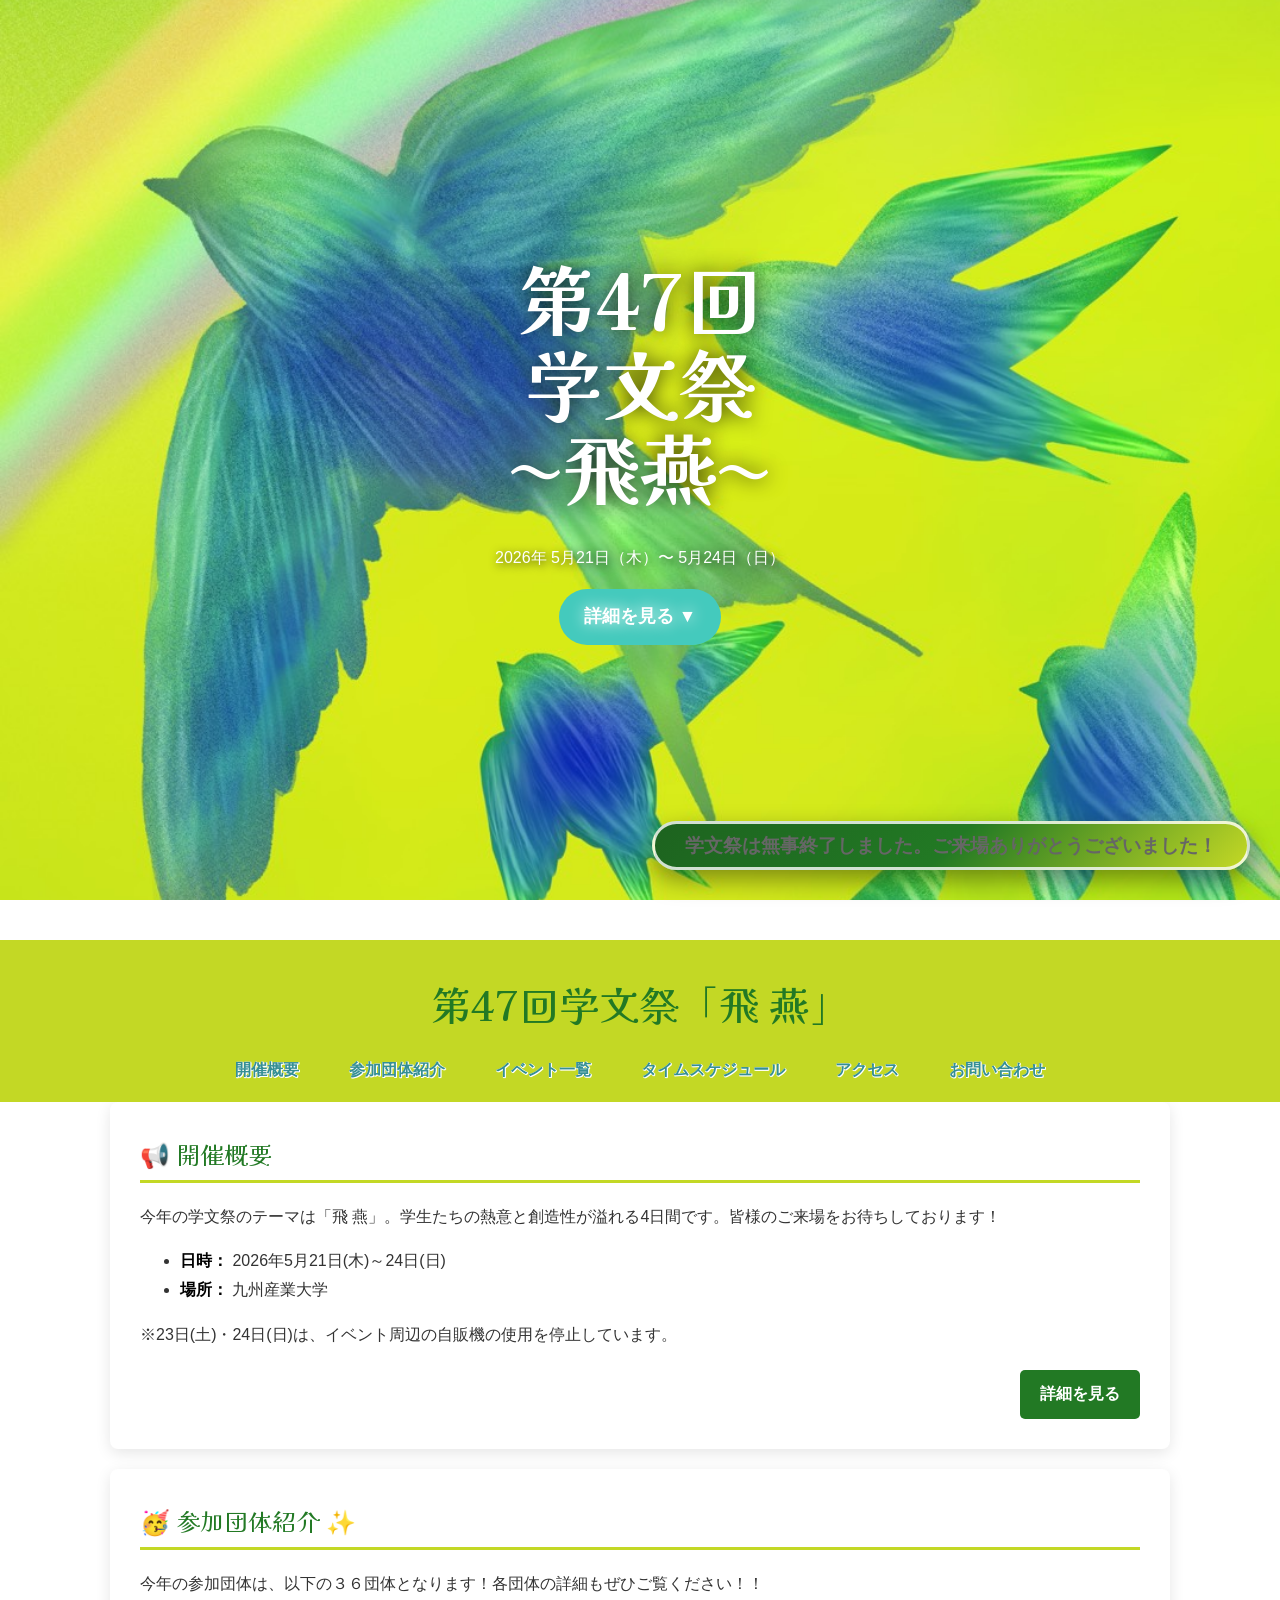
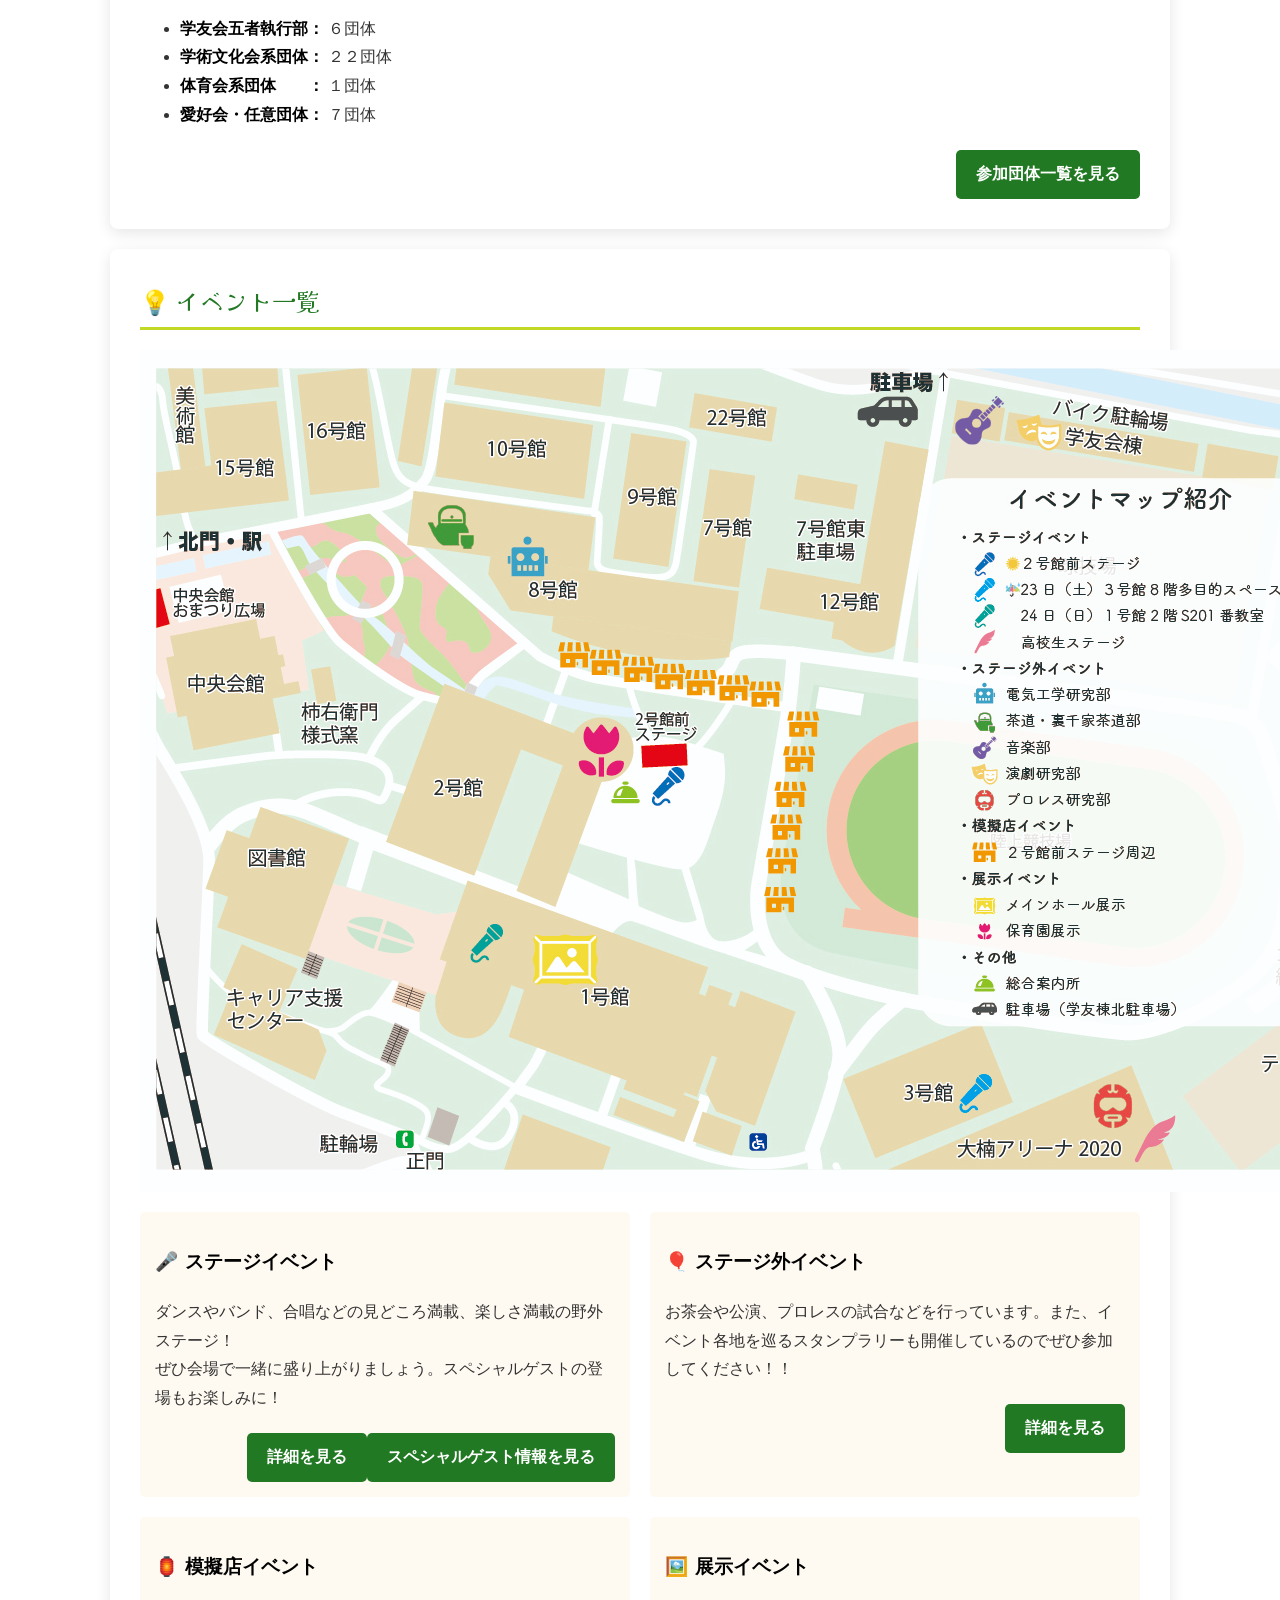
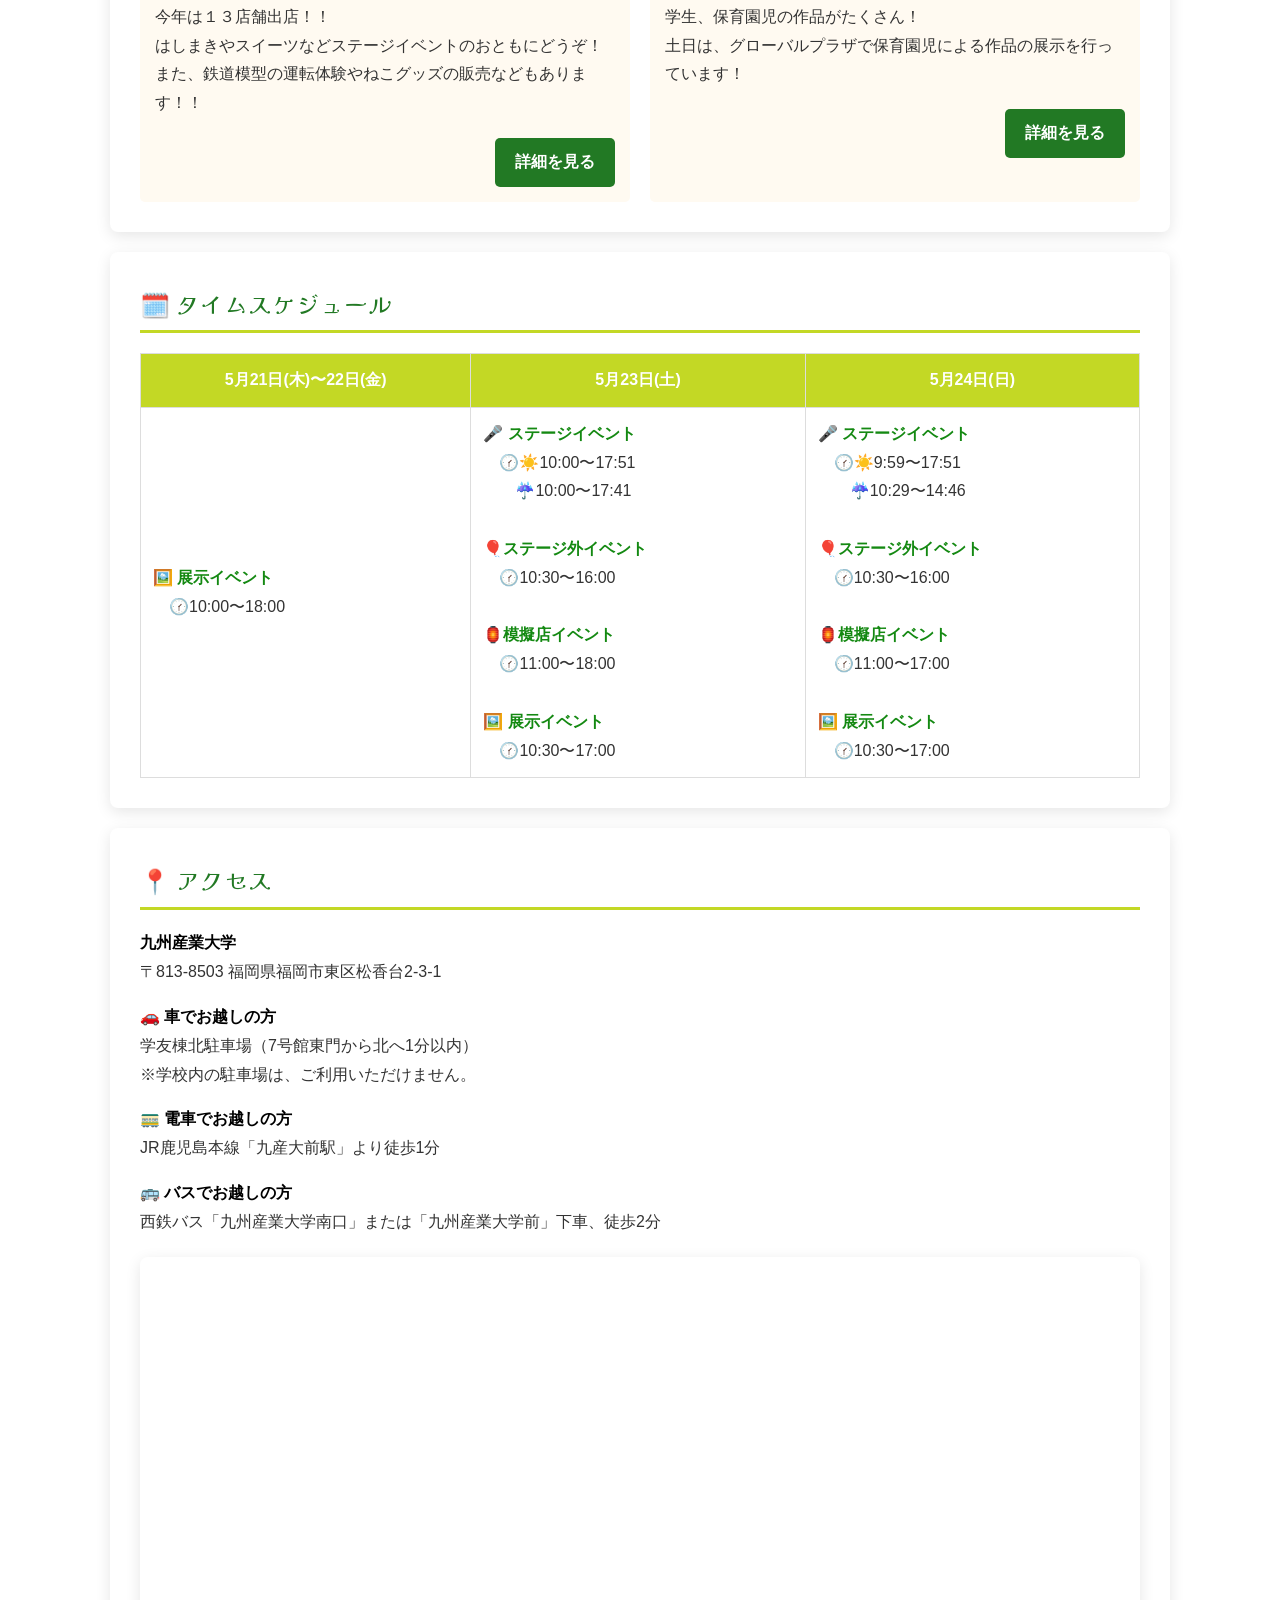
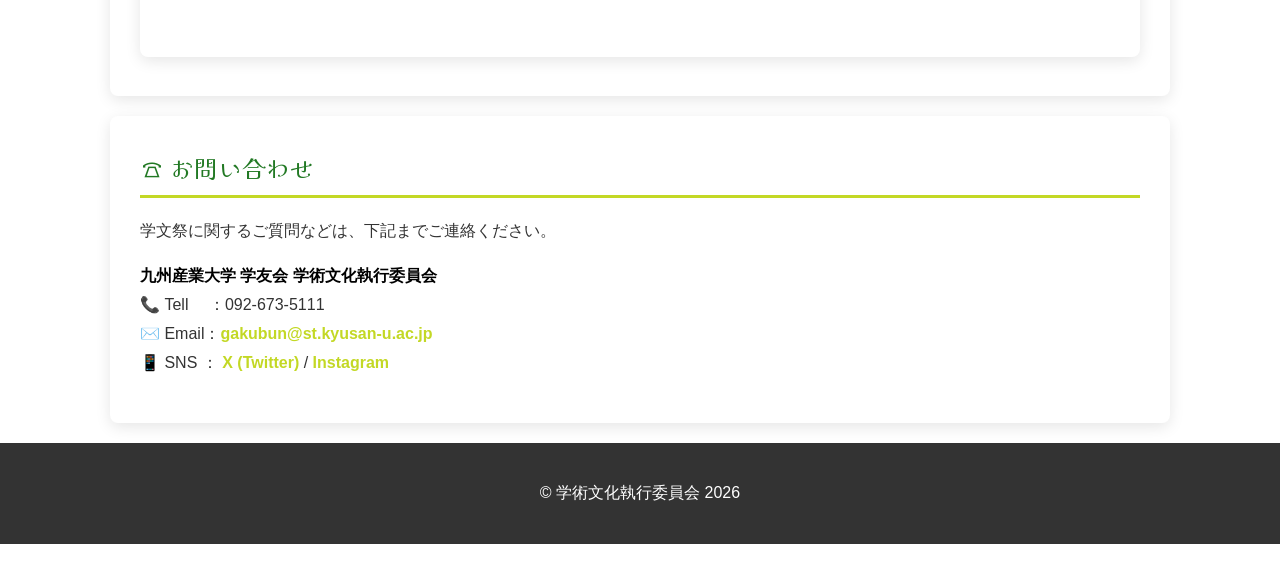
==== index.html @ 77c20df1 "Update index.html" ====
<!DOCTYPE html>
<html lang="ja">
<head>
<link rel="preconnect" href="https://fonts.googleapis.com">
<link rel="preconnect" href="https://fonts.gstatic.com" crossorigin>
<link href="https://fonts.googleapis.com/css2?family=Kaisei+Decol:wght@400;500&display=swap" rel="stylesheet">
    <meta property="og:site_name" content="学術文化執行委員会 学文祭 2026">
    <meta charset="UTF-8">
    <meta name="viewport" content="width=device-width, initial-scale=1.0">
    <title>九州産業大学 学文祭 2026</title>
    <meta name="description" content="2026年度九州産業大学学文祭の公式サイトです。ステージ・ステージ外・模擬店・展示イベントの詳細スケジュールを公開中！皆さんのご来場をお待ちしています。">
    <meta name="keywords" content="九州産業大学,学文祭,九産大,学祭,福岡,イベント,飛燕,学術文化執行委員会,学文,2026,第47回,HP,ホームページ">
    <link rel="stylesheet" href="style.css"> 
    <link rel="icon" href="icon.ico">
    <link rel="apple-touch-icon" href="icon.png">
    <meta name="google-site-verification" content="OtwFNDW6zGph0xyRJsWXD5H4r-u2biD6rYfW7Xai_YI" />
</head>
<body>
    <div class="fixed-background"></div>

    <div class="hero-section">
        <div class="hero-overlay">
            <h1 class="title">第47回<br>学文祭<br>〜飛燕〜</h1>
            <p>2026年 5月21日（木）〜 5月24日（日）</p>
            <a href="#about" class="scroll-down-btn">詳細を見る ▼</a>
        </div>
    </div>
    <div class="hero-overlay">
    </div>

    <div class="content-section">
    
    <header>
    <h1>第47回学文祭「飛 燕」</h1>
       <nav>
    <ul>
        <li><a href="#about">開催概要</a></li>
        <li><a href="#circles">参加団体紹介</a></li> 
        <li><a href="#events">イベント一覧</a></li>
        <li><a href="#timetable">タイムスケジュール</a></li>
        <li><a href="#access">アクセス</a></li>
        <li><a href="#contact">お問い合わせ</a></li>
    </ul>
</nav>
    </header>

    <main>

        <div class="countdown-fixed-badge">
            <span id="countdown-status">
                学文祭まであと <span id="countdown-days">--</span> 日
            </span>
        </div>

        <section id="about">
            <h2>📢 開催概要</h2>
            <p>今年の学文祭のテーマは「飛 燕」。学生たちの熱意と創造性が溢れる4日間です。皆様のご来場をお待ちしております！</p>
            <ul>
                <li><strong>日時：</strong> 2026年5月21日(木)～24日(日) </li>
                <li><strong>場所：</strong> 九州産業大学 </li>
            </ul>
            <p>
                ※23日(土)・24日(日)は、イベント周辺の自販機の使用を停止しています。
            </p>
            <div class="button-container">
                <a href="kaisaigaiyou.html" class="custom-button">詳細を見る</a>
            </div>
        </section>
        
        <section id="circles">
            <h2>🥳 参加団体紹介 ✨</h2>
            <p>今年の参加団体は、以下の３６団体となります！各団体の詳細もぜひご覧ください！！
                <ul>
                    <li><strong>学友会五者執行部：</strong> ６団体 </li>
                    <li><strong>学術文化会系団体：</strong> ２２団体 </li>
                    <li><strong>体育会系団体　　：</strong> １団体 </li>
                    <li><strong>愛好会・任意団体：</strong> ７団体 </li>
                </ul>
            </p>
            <div class="button-container">
                <a href="circles.html" class="custom-button">参加団体一覧を見る</a>
            </div>
        </section>

        <section id="events">
            <h2>💡 イベント一覧</h2>
            <div class="event-list">
                <img src="地図面アイコン.jpg" alt="全体マップ" class="committee-photo">
                <article>
                    <h3><strong>🎤 ステージイベント</strong> </h3>
                    <p>ダンスやバンド、合唱などの見どころ満載、楽しさ満載の野外ステージ！<br>ぜひ会場で一緒に盛り上がりましょう。スペシャルゲストの登場もお楽しみに！</p>
                    <div class="button-container">
                        <a href="stage.html" class="custom-button">詳細を見る</a><a href="specialguest.html" class="custom-button">スペシャルゲスト情報を見る</a>
                    </div>
                </article>
                <article>
                    <h3><strong>🎈 ステージ外イベント</strong> </h3>
                    <p>お茶会や公演、プロレスの試合などを行っています。また、イベント各地を巡るスタンプラリーも開催しているのでぜひ参加してください！！</p>
                    <div class="button-container">
                        <a href="stageout.html" class="custom-button">詳細を見る</a>
                    </div>
                </article>
                <article>
                    <h3><strong>🏮 模擬店イベント</strong> </h3>
                    <p>今年は１３店舗出店！！<br>はしまきやスイーツなどステージイベントのおともにどうぞ！また、鉄道模型の運転体験やねこグッズの販売などもあります！！</p>
                    <div class="button-container">
                        <a href="shops.html" class="custom-button">詳細を見る</a>
                    </div>
                </article>
                <article>
                    <h3><strong>🖼️ 展示イベント</strong> </h3>
                    <p>学生、保育園児の作品がたくさん！<br>土日は、グローバルプラザで保育園児による作品の展示を行っています！</p>
                    <div class="button-container">
                        <a href="exhibition.html" class="custom-button">詳細を見る</a>
                    </div>
                </article>
            </div>
        </section>
        
        <section id="timetable">
            <h2>🗓️ タイムスケジュール</h2>
            <table>
                 <thead>
                     <tr>
                        <th>5月21日(木)〜22日(金)</th>
                        <th>5月23日(土)</th>
                        <th>5月24日(日)</th>
                    </tr>
                </thead>
                <tbody>
                    <tr>
                        <td>
                            <!-- 展示イベントへのリンク -->
                            <a href="exhibition.html#schedule"><strong>🖼️ 展示イベント</strong></a><br>&emsp;🕜10:00〜18:00
                        </td>
                         <td>
                            <!-- ステージ、ステージ外、模擬店への各リンク -->
                            <a href="stage.html#schedule1"><strong>🎤 ステージイベント</strong></a><br>&emsp;🕜☀️10:00〜17:51<br>&emsp;&emsp;☔️10:00〜17:41<br><br>
                            <a href="stageout.html#schedule"><strong>🎈ステージ外イベント</strong></a><br>&emsp;🕜10:30〜16:00<br><br>
                            <a href="shops.html#schedule"><strong>🏮模擬店イベント</strong></a><br>&emsp;🕜11:00〜18:00<br><br>
                            <a href="exhibition.html#schedule"><strong>🖼️ 展示イベント</strong></a><br>&emsp;🕜10:30〜17:00
                        </td>
                        <td>
                            <!-- ステージイベントへのリンク -->
                            <a href="stage.html#schedule2"><strong>🎤 ステージイベント</strong></a><br>&emsp;🕜☀️9:59〜17:51<br>&emsp;&emsp;☔️10:29〜14:46<br><br>
                            <a href="stageout.html#schedule"><strong>🎈ステージ外イベント</strong></a><br>&emsp;🕜10:30〜16:00<br><br>
                            <a href="shops.html#schedule"><strong>🏮模擬店イベント</strong></a><br>&emsp;🕜11:00〜17:00<br><br>
                            <a href="exhibition.html#schedule"><strong>🖼️ 展示イベント</strong></a><br>&emsp;🕜10:30〜17:00
                        </td>
                    </tr>
                </tbody>
            </table>
        </section>
        
        <section id="access">
            <h2>📍 アクセス</h2>
            <p><strong>九州産業大学</strong><br>
            〒813-8503 福岡県福岡市東区松香台2-3-1</p>
            
            <div class="access-info">
                <p>🚗 <strong>車でお越しの方</strong><br>
                学友棟北駐車場（7号館東門から北へ1分以内）<br>
                ※学校内の駐車場は、ご利用いただけません。</p>
                
                <p>🚃 <strong>電車でお越しの方</strong><br>
                JR鹿児島本線「九産大前駅」より徒歩1分</p>
                
                <p>🚌 <strong>バスでお越しの方</strong><br>
                西鉄バス「九州産業大学南口」または「九州産業大学前」下車、徒歩2分</p>
            </div>

           <div class="map-container" style="margin-top: 20px;">
             <iframe 
                 src="https://www.google.com/maps/embed?pb=!1m18!1m12!1m3!1d3320.9161471378396!2d130.43916967652796!3d33.67232253735165!2m3!1f0!2f0!3f0!3m2!1i1024!2i768!4f13.1!3m3!1m2!1s0x35418f32335ca2c3%3A0xddc7b05c34d5e30b!2z5Lmd5bee55Sj5qWt5aSn5a2m!5e0!3m2!1sja!2sjp!4v1713430000000!5m2!1sja!2sjp" 
                 width="100%" 
                 height="400" 
                 style="border:0; border-radius: 8px; box-shadow: 0 4px 15px rgba(0,0,0,0.1);" 
                 allowfullscreen="" 
                 loading="lazy" 
                 referrerpolicy="no-referrer-when-downgrade">
             </iframe>
           </div>
        </section>

        <section id="contact">
            <h2>☎️ お問い合わせ</h2>
            <p>学文祭に関するご質問などは、下記までご連絡ください。</p>
            <p>
                <strong>九州産業大学 学友会 学術文化執行委員会</strong><br>
                📞 Tell　 ：092-673-5111<br>
                ✉️ Email：<a href="mailto:gakubun@st.kyusan-u.ac.jp">gakubun@st.kyusan-u.ac.jp</a><br>
                📱 SNS  ： <a href="https://x.com/KSU_gakubun">X (Twitter)</a> / <a href="https://www.instagram.com/ksu_gakubun/">Instagram</a>
            </p>
        </section>

    </main>

    <footer>
        <p>&copy; 学術文化執行委員会 2026</p>
    </footer>


    </div>

    <script>
    function updateCountdown() {
        const now = new Date();
    
        // 開始日: 5月21日 00:00:00
        const startDate = new Date('2026/05/21 00:00:00');
        // 終了日: 5月24日 23:59:59 (この時間まで「開催中」とする)
        const endDate = new Date('2026/05/24 23:59:59');
    
        const statusWrapper = document.getElementById('countdown-status');
        const daysElement = document.getElementById('countdown-days');

        if (now < startDate) {
            // 【開催前】あと何日か計算
            // 5/21 00:00ちょうどを基準に、端数を切り上げて計算
            const diff = startDate - now;
            const days = Math.ceil(diff / (1000 * 60 * 60 * 24));
            daysElement.textContent = days;
        } 
        else if (now >= startDate && now <= endDate) {
            // 【期間中】5/21〜5/24の間
            statusWrapper.innerHTML = " <strong class='active-flash'>✨ 学文祭 本日開催中！ ✨</strong> ";
            statusWrapper.style.color = "#227924"; // 開催中は緑色にするなどの演出
        }  
        else {
            // 【終了後】5/25以降
            statusWrapper.textContent = "学文祭は無事終了しました。ご来場ありがとうございました！";
            statusWrapper.style.color = "#666";
        }
    }

    // ページを読み込んだ時に実行
    updateCountdown();
    </script>
    
</body>
---- style.css ----
html {
    /* スムーズにスクロールさせる設定（お好みで） */
    scroll-behavior: smooth;

    /* ★ここが重要：ヘッダーの高さに合わせて数値を調整してください */
    /* ヘッダーが狭くなったのであれば、60px〜80pxくらいが目安です */
    scroll-padding-top: 180px; 
}

/* --- 1. 背景固定の設定（スマホ対応版） --- */
/* 背景専用のレイヤーを背面に固定します */
.fixed-background {
    position: fixed;
    top: 0;
    left: 0;
    width: 100%;
    height: 100%;
    background-image: url('飛燕原画.jpg'); /* 画像パス */
    background-size: cover;
    background-position: center;
    z-index: -1; /* コンテンツの裏側に配置 */
}

/* --- 2. ヒーローセクション --- */
.hero-section {
    position: relative;
    width: 100%;
    height: 100vh;
    display: flex;
    justify-content: center;
    align-items: center;
    background: transparent; /* 背景は完全に透明 */
    z-index: 20;
}

/* ヒーローセクションのオーバーレイ */
.hero-overlay {
    position: absolute;
    top: 0;
    left: 0;
    width: 100%;
    height: 100%;
/* ★修正：黒い膜を完全に消す（background-colorを削除） */
    background-color: transparent; 
    display: flex;
    flex-direction: column;
    justify-content: center;
    align-items: center;
    z-index: 1;
    color: #227924;
    text-shadow: 0 0 15px rgba(255, 255, 255, 1);
}

/* タイトルのスタイル */
.hero-overlay h1.title {
    font-family: "Kaisei Decol", serif;
    font-size: 3em;      /* 大きさはお好みで */
    line-height: 1.3;    /* 改行した時の行間 */
    color: white;
    text-shadow: 2px 2px 10px rgba(0,0,0,0.8);
    margin-bottom: 10px;
}

/* 文字が画像に埋もれないよう、影だけを少し強めに設定 */
.hero-overlay h1, .hero-overlay p {
    color: white;
    text-shadow: 2px 2px 10px rgba(0, 0, 0, 0.8);
}

/* メイン、ステージ外、ゲストなど全てのヒーロータイトルに適用 */
.hero-overlay h1.title, 
.hero-overlay h1.main-title, 
.hero-overlay h1.guest-title {
    /* 最小3rem、推奨8vw、最大6rem という設定 */
    font-size: clamp(2.5rem, 6vw, 5rem); 
    font-family: "Kaisei Decol", serif;
    font-weight: 700;
    line-height: 1.1;
    text-align: center;
    color: white;
    text-shadow: 0 0 20px rgba(0, 0, 0, 0.8);
    
    /* 画面に合わせて横幅いっぱいに広がりやすくする */
    width: 90%;
    margin: 0 auto 20px;

    /* 1. 絶対に改行させない設定 */
    white-space: nowrap; 

    /* 3. 親要素からはみ出さないための保険 */
    display: inline-block;
    max-width: 100%;
}

/* スクロールダウンボタン */
.scroll-down-btn {
    position: relative;
    z-index: 21; /* ボタンを最前面へ */
    pointer-events: auto; /* クリックを確実に許可 */
    display: inline-block;
    background-color: #44cabd;
    color: white;
    padding: 12px 25px;
    border-radius: 30px;
    text-decoration: none;
    font-size: 1.1em;
    font-weight: bold;
    transition: background-color 0.3s ease, transform 0.2s ease;
}

/* ★マウスを合わせた時（ホバー時）の状態 */
.scroll-down-btn:hover {
    background-color: #ffffff; /* マウスを置いた時の色（少し濃い色など） */
    color: #35a89d;            /* 文字色を変えたい場合はここも変更 */
    transform: translateY(-3px); /* おまけ：少し上に浮き上がらせる演出 */
    box-shadow: 0 5px 15px rgba(0, 0, 0, 0.2); /* 影をつけて浮かせる */
}

/* 画面右下に大きく固定 */
.countdown-fixed-badge {
    position: fixed;
    bottom: 30px;      /* 下から30px（少し浮かせる） */
    right: 30px;       /* 右から30px */
    z-index: 9999;
    
    /* より鮮やかなグラデーション */
    background: linear-gradient(135deg, #1d631f 0%, #227924 50%, #c3d825 100%);
    color: white;
    padding: 10px 30px; /* 余白を広くして存在感を出す */
    border-radius: 60px; /* 完全に丸いカプセル型 */
    box-shadow: 0 10px 25px rgba(0,0,0,0.4); /* 影を強くして浮かせる */
    font-weight: 900;    /* 文字を一番太く */
    font-size: 1.2rem;   /* 全体の文字サイズをアップ */
    border: 3px solid rgba(255, 255, 255, 0.8);
    text-align: center;
    line-height: 1.2;
}

/* カウントダウンの数字を巨大にする */
#countdown-days {
    font-size: 2.8rem;   /* 数字をかなり大きく */
    color: #fff;
    margin: 0 8px;
    text-shadow: 2px 2px 4px rgba(0,0,0,0.5);
    vertical-align: middle;
}

/* 「本日開催中」の文字も巨大化 */
.countdown-display strong, 
#countdown-status strong {
    font-size: 1.8rem;
    color: #fff;
    display: block;      /* 改行して大きく見せる */
    margin-top: 6px;
    text-shadow: 0 0 10px rgba(255,255,255,0.5);
}

/* 開催中にキラキラさせるアニメーション */
@keyframes shine {
    0% { opacity: 1; transform: scale(1); }
    50% { opacity: 0.8; transform: scale(1.05); }
    100% { opacity: 1; transform: scale(1); }
}

.active-flash {
    display: inline-block;
    /* アニメーション名を「shine」に統一 */
    animation: shine 1.5s infinite alternate ease-in-out; 
}

/* --- 3. 全体設定とコンテンツセクション --- */
body {
    /* "Zen Antique Soft" や "Kaisei Decol" から、一般的な読みやすいゴシック体へ変更 */
    font-family: "Helvetica Neue", Arial, "Hiragino Kaku Gothic ProN", "Hiragino Sans", "Meiryo", sans-serif;
    margin: 0;
    padding: 0;
    line-height: 1.8; /* 行間を少し広げるとさらに読みやすくなります */
    color: #333;
    background-color: transparent; 
}

/* --- 2. コンテンツセクション（文字の背景になる部分） --- */
.content-section {
    position: relative;
    z-index: 10;
    /* ★ここで「白い膜」を設定します */
    /* rgbaの最後(0.8)を大きくすると白が濃くなり、小さくすると透明に近づきます */
    background-color: rgba(255, 255, 255, 0.85); 
    
    padding-top: 40px;
    padding-bottom: 40px;
}

/* ヘッダーのスタイル（固定設定） */
header {
    position: sticky; /* スクロールに合わせて上部に残る */
    top: 0;
    z-index: 1000;
    background-color: #c3d825;
    color: #227924;
    padding: 1px 25px;
    text-align: center;
}

/* セクションの装飾（少し透けさせる） */
section {
    max-width: 1000px;
    margin: 0 auto 20px auto;
    /* content-sectionに色がついていれば、ここは透明でも白でもOK */
    background-color: white; 
    padding: 30px;
    border-radius: 8px;
    box-shadow: 0 4px 15px rgba(0, 0, 0, 0.1);
}

/* --- 4. タイポグラフィ --- */
/* メインタイトル (第47回学文祭「飛 燕」) */
header h1 {
    font-family: "Kaisei Decol", serif;
    font-weight: 500; /* Mediumを指定 */
    font-size: 2.5em;
    margin-bottom: 10px;
    /* その他のスタイル */
}

/* セクションの見出し (📢 開催概要 など) */
h2 {
    font-family: "Kaisei Decol", serif;
    font-weight: 400; /* 通常のKaisei Decol */
    color: #227924;
    border-bottom: 3px solid #c3d825;
    padding-bottom: 5px;
    margin-top: 0;
}

/* サークル紹介などで使っている特殊な見出しはそのまま維持 */
h3 {
    font-family: "Train One", system-ui;
    /* その他のスタイルはそのまま */
}

/* --- 5. ナビゲーション・テーブル・フッター --- */
nav ul {
    list-style: none;
    padding: 0;
    display: flex;
    justify-content: center;
}

nav li { margin: 0 15px; }

nav a {
    color: #358f94;
    text-decoration: none;
    font-weight: bold;
    padding: 5px 10px;

    /* 白い枠線をつけて、背景の緑に埋もれないようにする */
    text-shadow: 
        0.5px 0.5px 0 #ffffff,
       -0.5px 0.5px 0 #ffffff,
        0.5px -0.5px 0 #ffffff,
       -0.5px -0.5px 0 #ffffff;
}

.event-list {
    display: flex;
    gap: 20px;
    flex-wrap: wrap;
}

.event-list article {
    flex: 1 1 calc(33% - 20px);
    background-color: rgba(255, 250, 240, 0.9);
    padding: 15px;
    border-radius: 5px;
    min-width: 250px;
}

table { width: 100%; border-collapse: collapse; margin-top: 15px; }
th, td { border: 1px solid #ddd; padding: 12px; }
th { background-color: #c3d825; color: white; }

/* タイムテーブル内のリンク設定 */
#timetable table td a,
#contact a {
    text-decoration: none; /* 下線を消す */
    color: #c3d825;           /* 基本の文字色（お好みで） */
    font-weight: bold;     /* 太文字を強調 */
    transition: color 0.3s ease, transform 0.3s ease; /* 変化を滑らかにする */
    display: inline-block; /* 動き（transform）を有効にするため */
}

/* 通常時の strong の色を黒に固定せず、<a> に従わせる */
#timetable table td a strong {
    color: #148912; 
    transition: 0.3s;
}

/* ホバーした時に strong の色を変える */
#timetable table td a:hover strong {
    color: #c3d825;
}

/* マウスを乗せた時に少し浮かせる（親切な演出） */
#timetable table td a:hover {
    color: #c3d825;        /* 学祭カラーの緑に変える */
    transform: translateY(-2px);
}

#contact a:hover {
    color: #227924;
    text-decoration: underline; /* 下線を表示 */
    text-underline-offset: 4px; /* 下線と文字の距離を少し離すと綺麗です */
}

/* ジャンプ先の位置を上に80px分あける設定 */
[id] {
    scroll-margin-top: 50px; 
}

footer {
    background-color: #333;
    color: white;
    text-align: center;
    padding: 20px;
}

.custom-button {
    display: inline-block;
    padding: 10px 20px;
    background-color: #227924; /* 緑色のボタン */
    color: white;
    text-decoration: none; /* 下線を消す */
    border-radius: 5px;    /* 角を丸く */
    font-weight: bold;
    transition: 0.3s;
}

.custom-button:hover {
    background-color: #c3d825; /* ホバー時に色を変える */
    color: #227924;
}

/* ボタンを右に寄せるための設定 */
.button-container {
    display: flex;
    justify-content: flex-end; /* 中身を右端（end）に寄せる */
    margin-top: 20px;         /* ボタンの上に少し隙間を作る */
}

strong {
    color: #000; /* 太字をよりはっきりさせる */
}

/* モバイル対応 (レスポンシブデザイン) */
/* --- スマホ版のタイトルサイズ調整 --- */
@media (max-width: 600px) {
    header h1 {
        font-family: "Kaisei Decol", serif;
        font-weight: 500;
        font-size: 1.8em;
    }

    /* ★ここが重要：メニューを横並びのままスクロール可能にする */
    nav ul {
        flex-direction: row;       /* 縦ではなく横並びを維持 */
        justify-content: flex-start; /* 左詰めに配置 */
        overflow-x: auto;          /* 横方向にはみ出た分をスクロール可能にする */
        white-space: nowrap;       /* 文字を改行させない */
        padding: 2px 0;           /* 上下に少し余白 */
        -webkit-overflow-scrolling: touch; /* iPhoneでのスクロールを滑らかにする */
    }

    /* 各メニュー項目の間隔を調整 */
    nav li {
        margin: 0 5px;
        flex-shrink: 0;            /* 項目が潰れないようにする */
    }

    /* スクロールバーを隠す（見た目をスッキリさせる場合） */
    nav ul::-webkit-scrollbar {
        display: none;
    }

    /* イベント一覧はスマホでは1列の方が見やすいので維持 */
    .event-list article {
        flex: 1 1 100%;
    }

    .hero-overlay h1 { font-size: 2em; }

    nav a {
    font-size: 0.85em; /* 文字を少し小さく */
    padding: 5px 5px;  /* 左右の余白を詰める */
    }
    
    .button-container {
        justify-content: center; /* スマホでは中央の方が見やすい場合が多いです */
    }

    #timetable table {
        font-size: 0.8rem; /* 少し小さくして収まりを良くする */
    }

    .countdown-fixed-badge {
        bottom: 15px;
        right: 15px;
        padding: 10px 20px;
        font-size: 1rem;
    }
    #countdown-days {
        font-size: 2.2rem;
    }
}
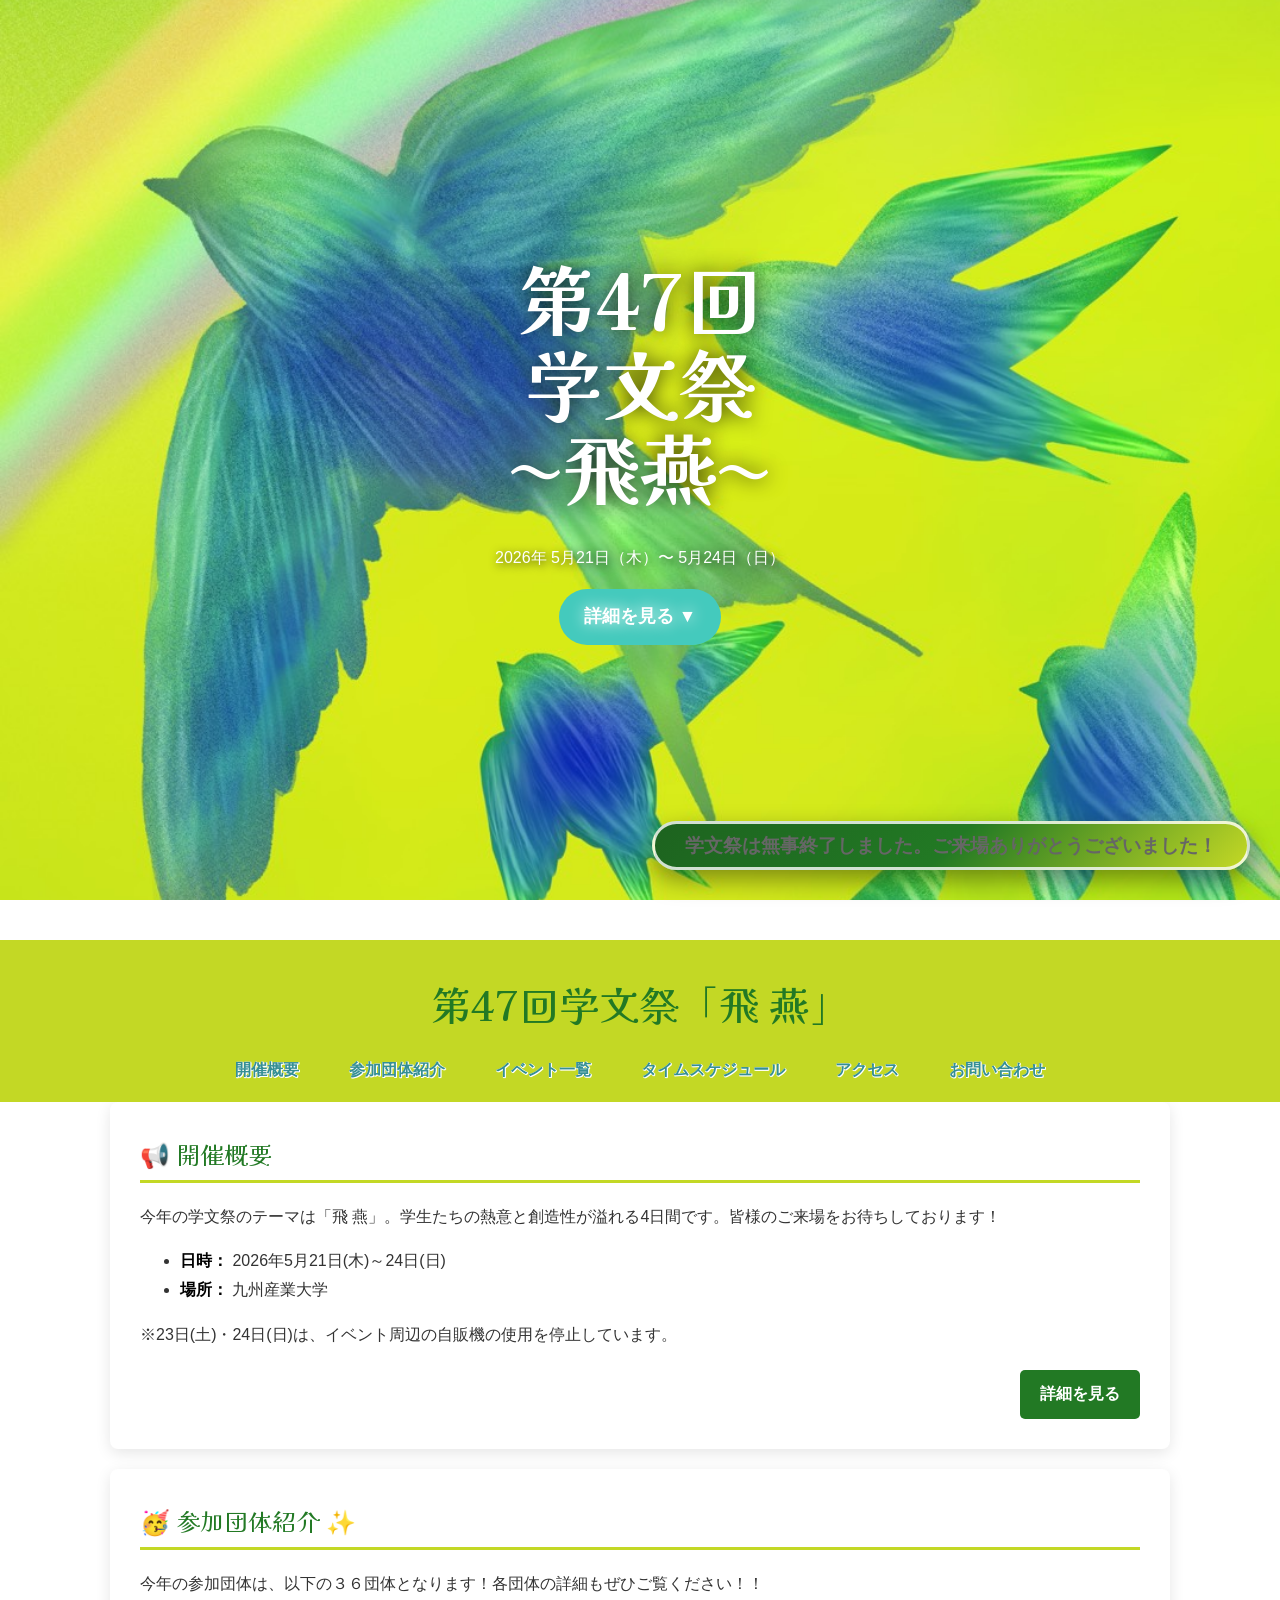
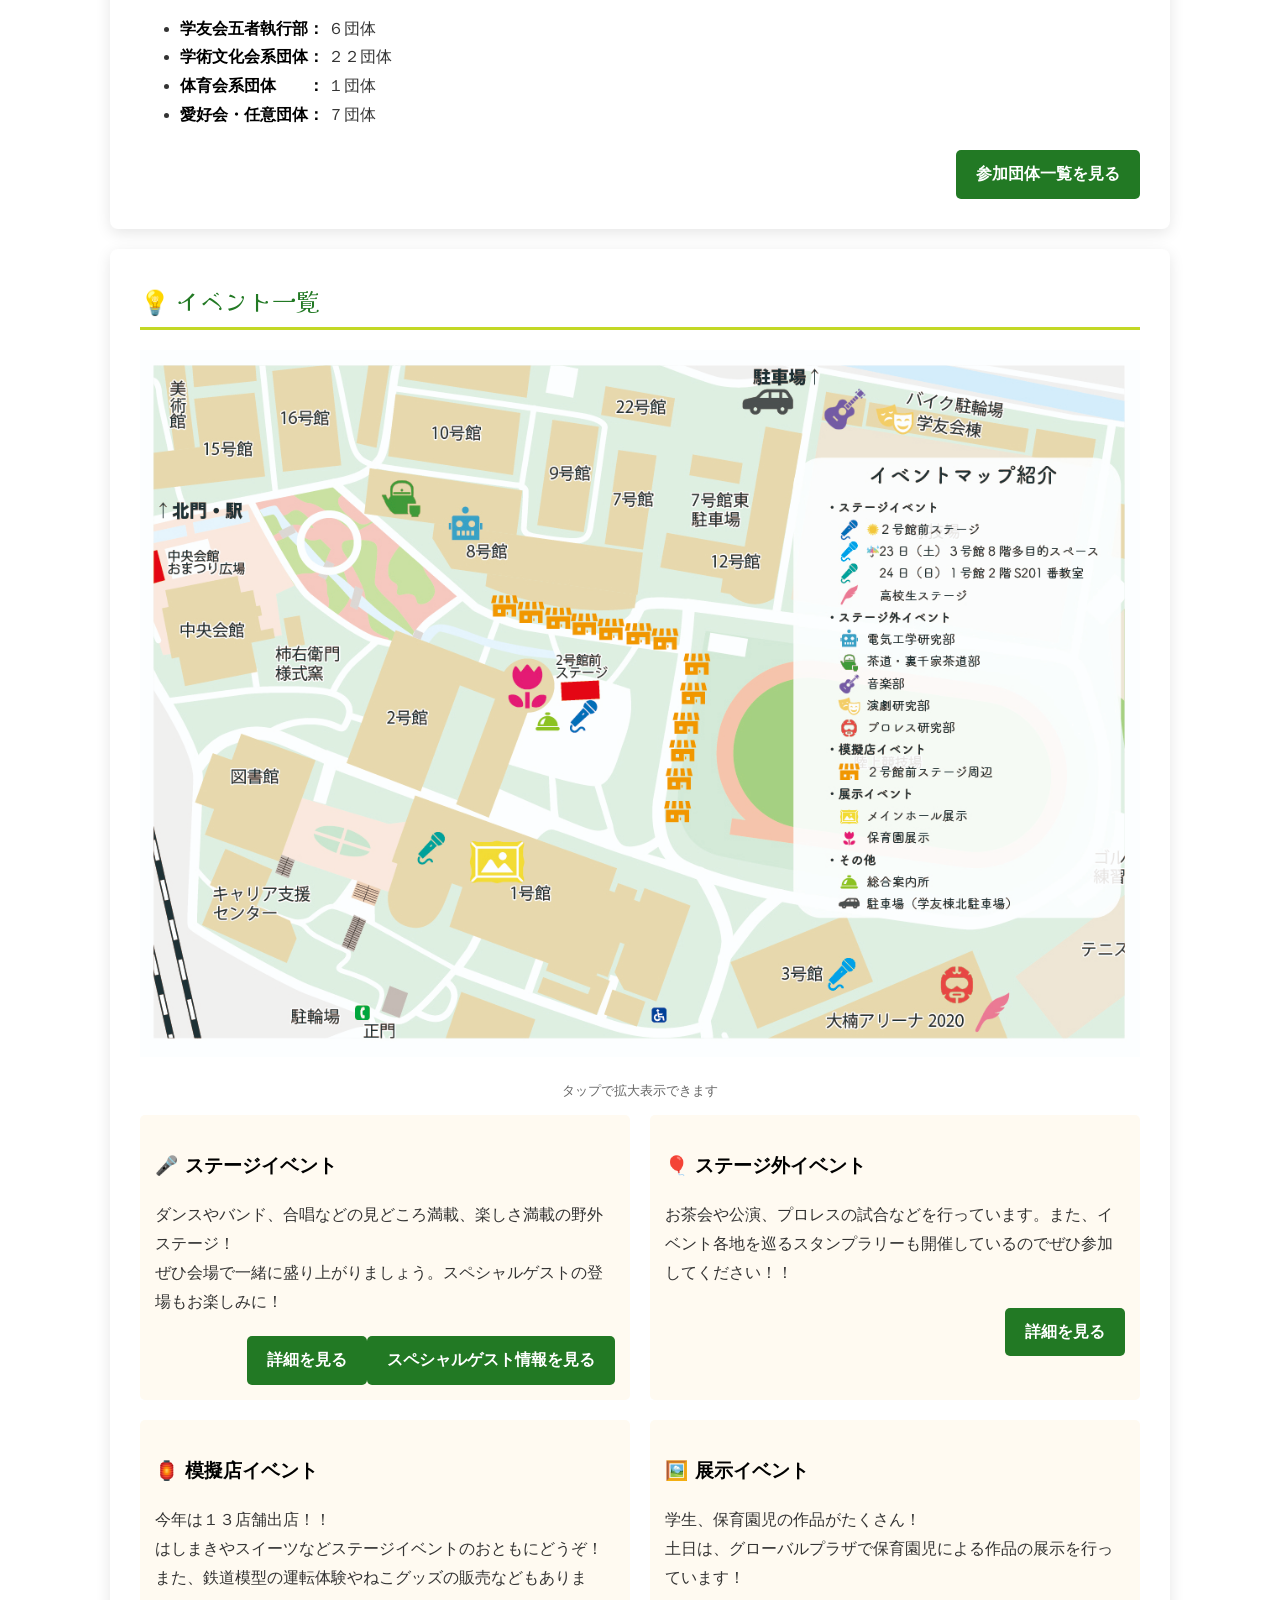
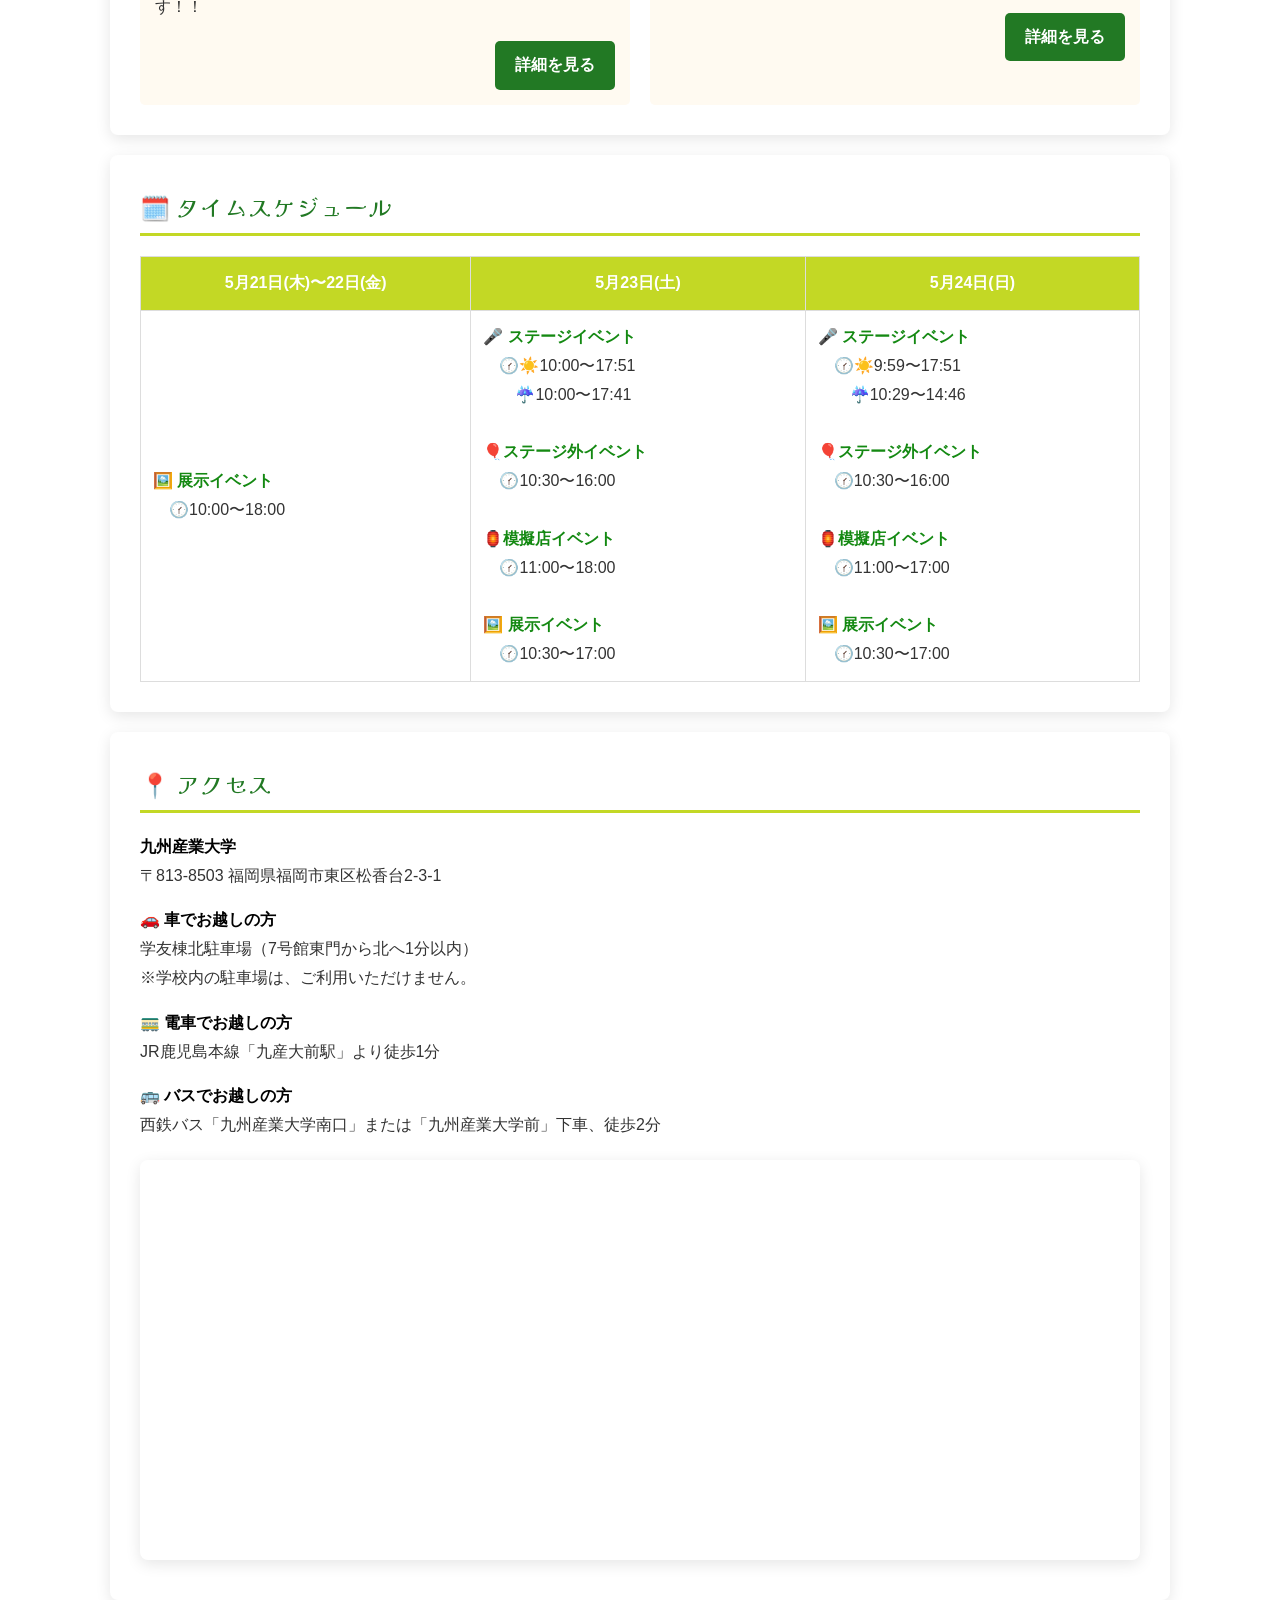
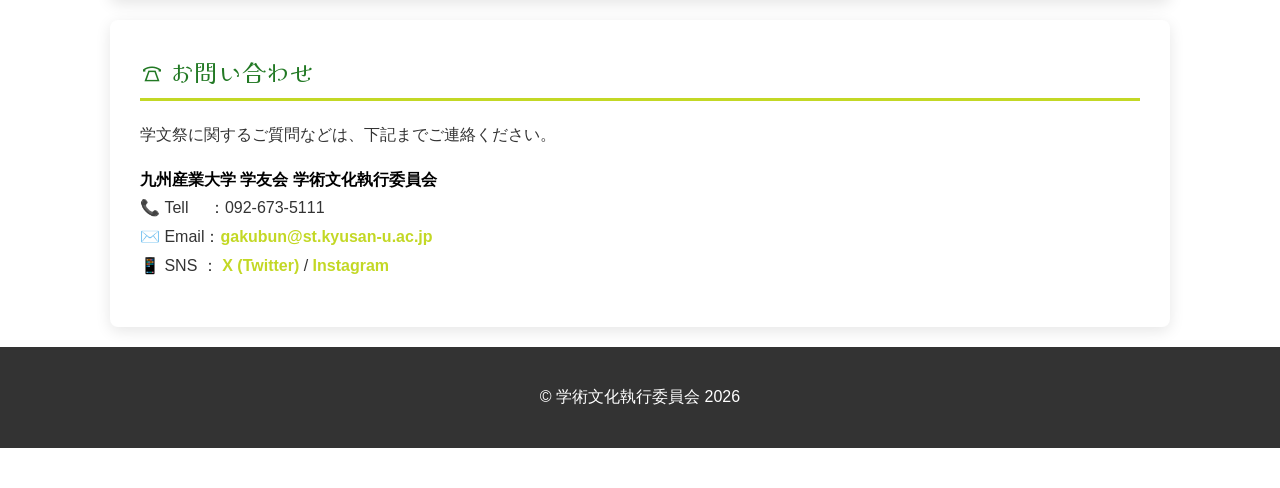
==== commit fc9a6a6d: "Update index.html" ====
--- a/index.html
+++ b/index.html
@@ -84,8 +84,14 @@
 
         <section id="events">
             <h2>💡 イベント一覧</h2>
+            <div class="map-area">
+            <a href="地図面アイコン.jpg" target="_blank">
+                <img src="地図面アイコン.jpg" alt="全体マップ" class="committee-photo">
+            </a>
+            <p style="text-align: center; font-size: 0.8rem; color: #666;">
+                タップで拡大表示できます
+            </p></div>
             <div class="event-list">
-                <img src="地図面アイコン.jpg" alt="全体マップ" class="committee-photo">
                 <article>
                     <h3><strong>🎤 ステージイベント</strong> </h3>
                     <p>ダンスやバンド、合唱などの見どころ満載、楽しさ満載の野外ステージ！<br>ぜひ会場で一緒に盛り上がりましょう。スペシャルゲストの登場もお楽しみに！</p>
--- a/style.css
+++ b/style.css
@@ -353,6 +353,11 @@
     color: #000; /* 太字をよりはっきりさせる */
 }
 
+.committee-photo {
+        width: 100%;
+        max-width: none;
+}
+
 /* モバイル対応 (レスポンシブデザイン) */
 /* --- スマホ版のタイトルサイズ調整 --- */
 @media (max-width: 600px) {
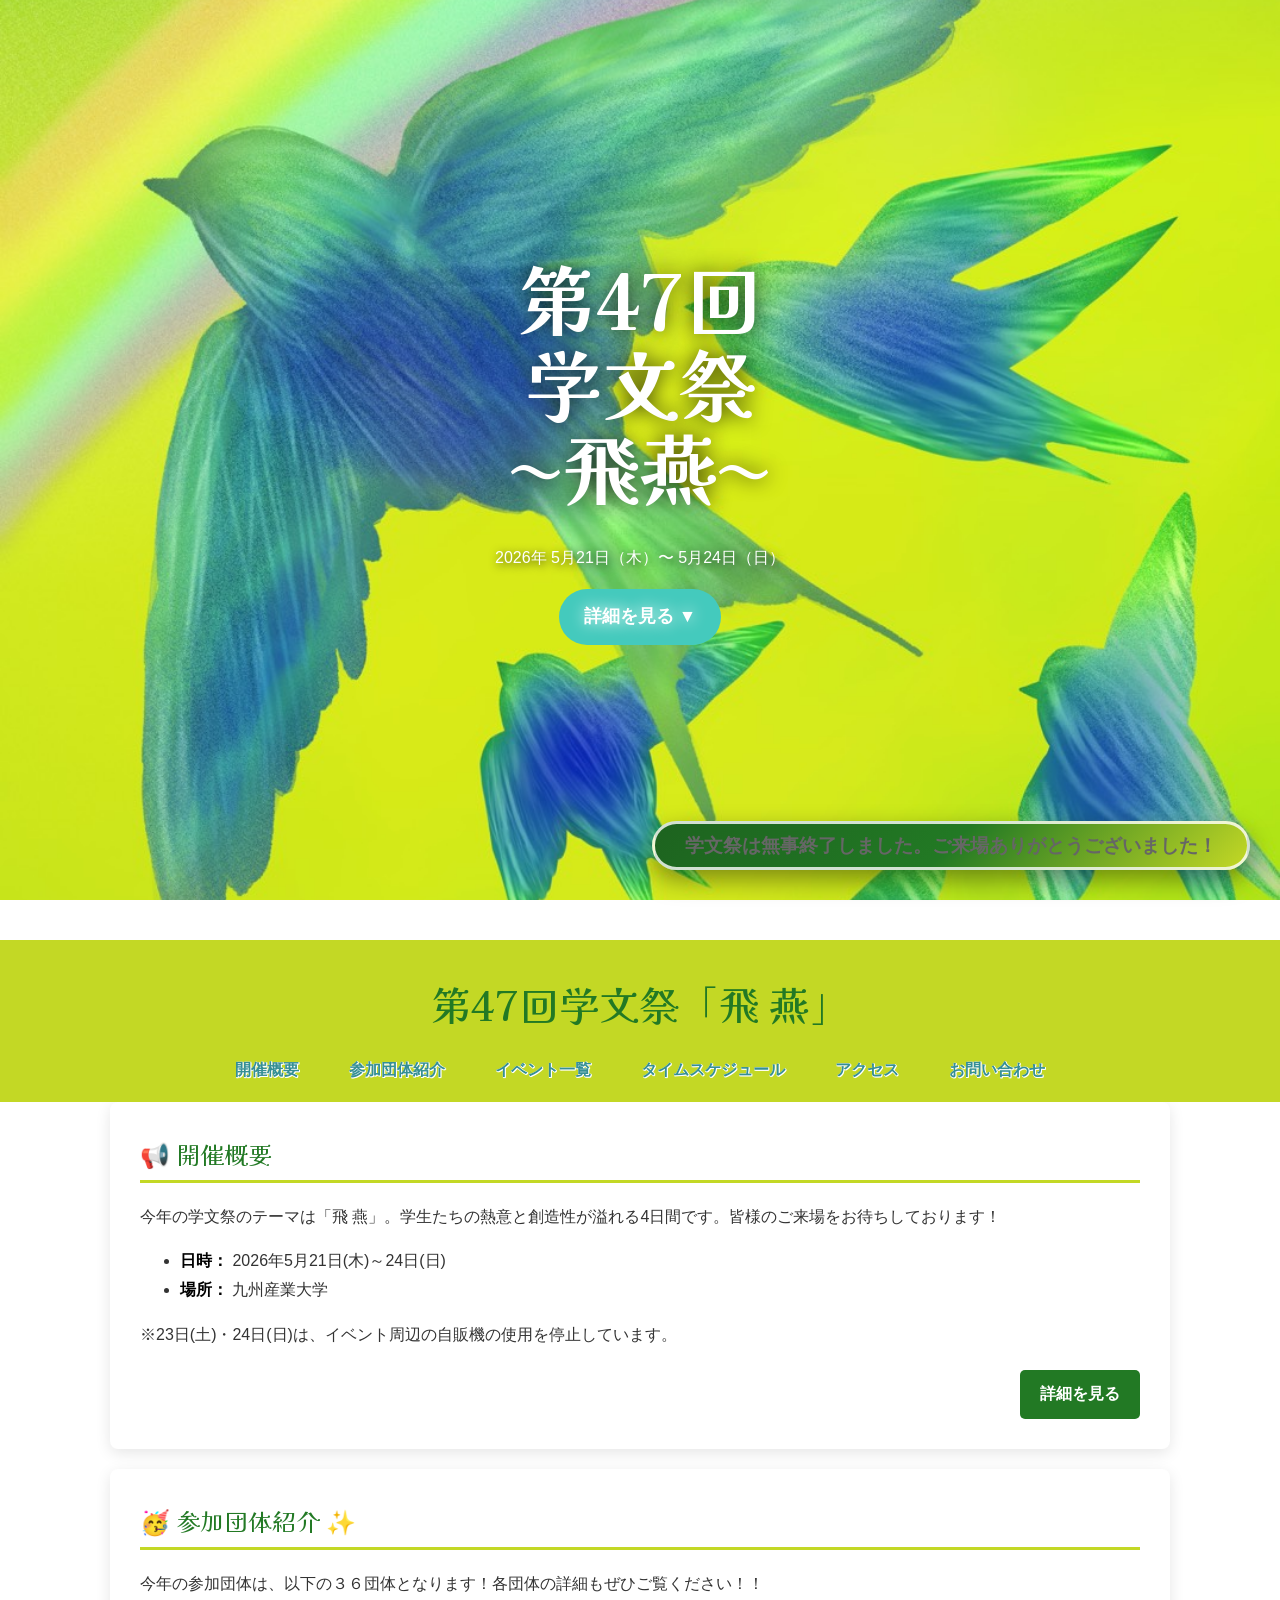
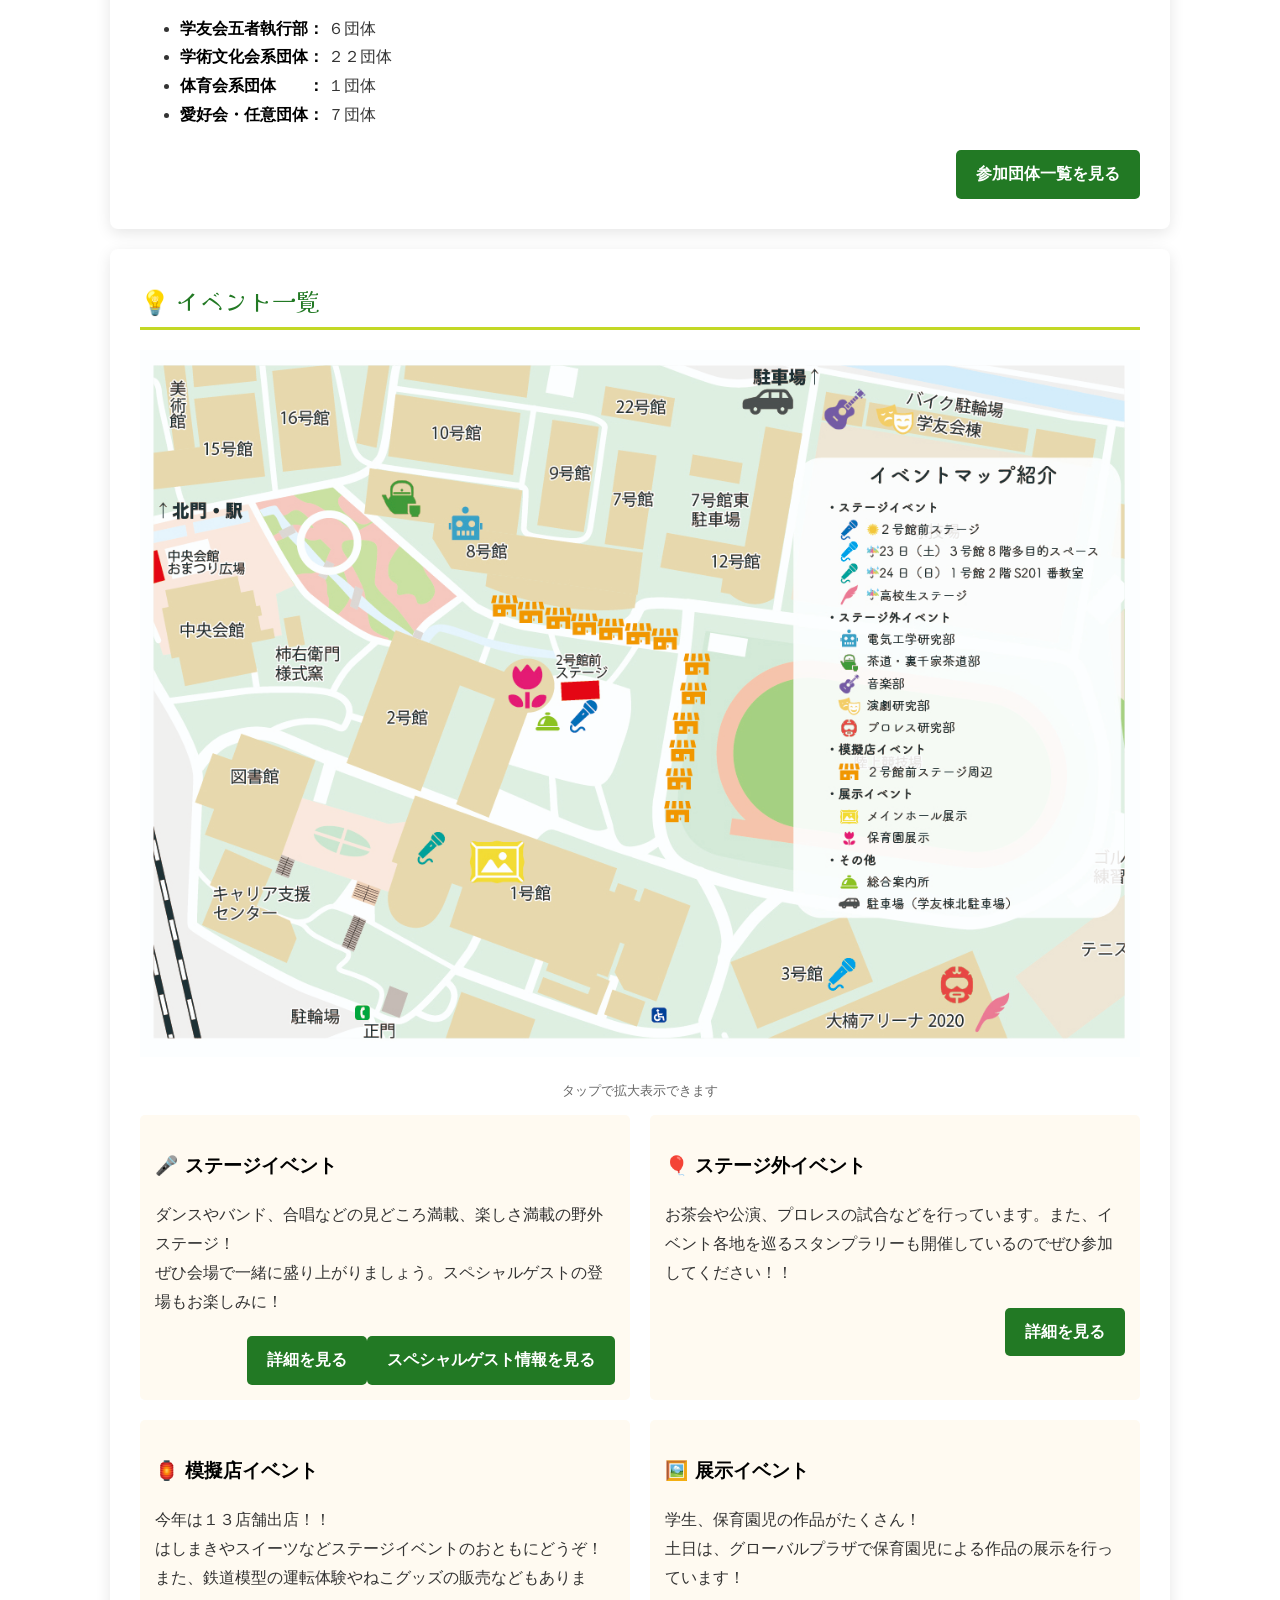
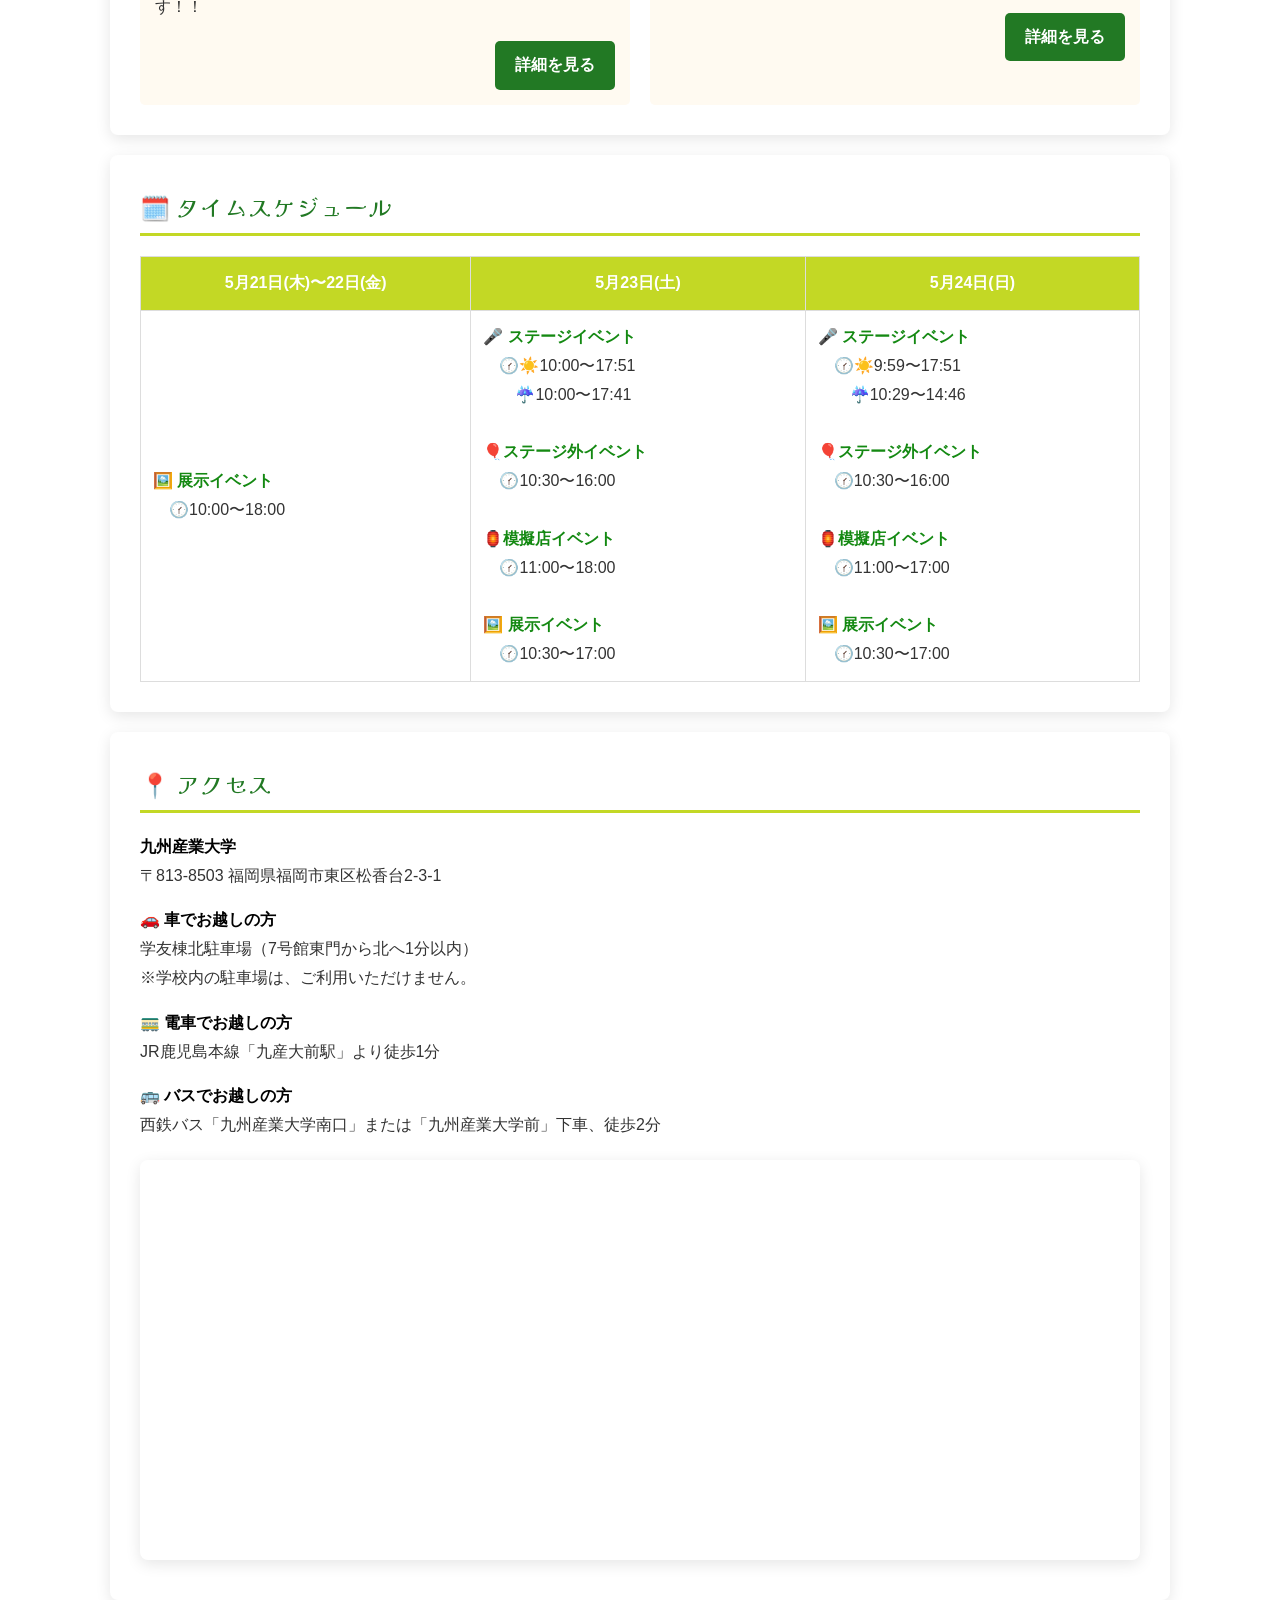
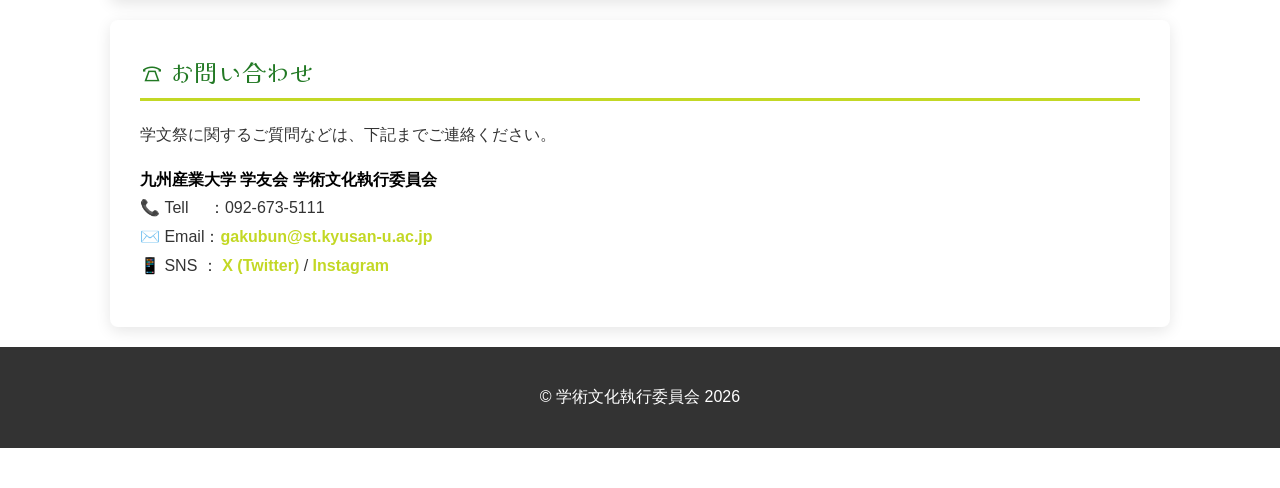
==== commit 50d66817: "Update index.html" ====
--- a/index.html
+++ b/index.html
@@ -85,8 +85,8 @@
         <section id="events">
             <h2>💡 イベント一覧</h2>
             <div class="map-area">
-            <a href="地図面アイコン.jpg" target="_blank">
-                <img src="地図面アイコン.jpg" alt="全体マップ" class="committee-photo">
+            <a href="地図面アイコン1.jpg" target="_blank">
+                <img src="地図面アイコン1.jpg" alt="全体マップ" class="committee-photo">
             </a>
             <p style="text-align: center; font-size: 0.8rem; color: #666;">
                 タップで拡大表示できます
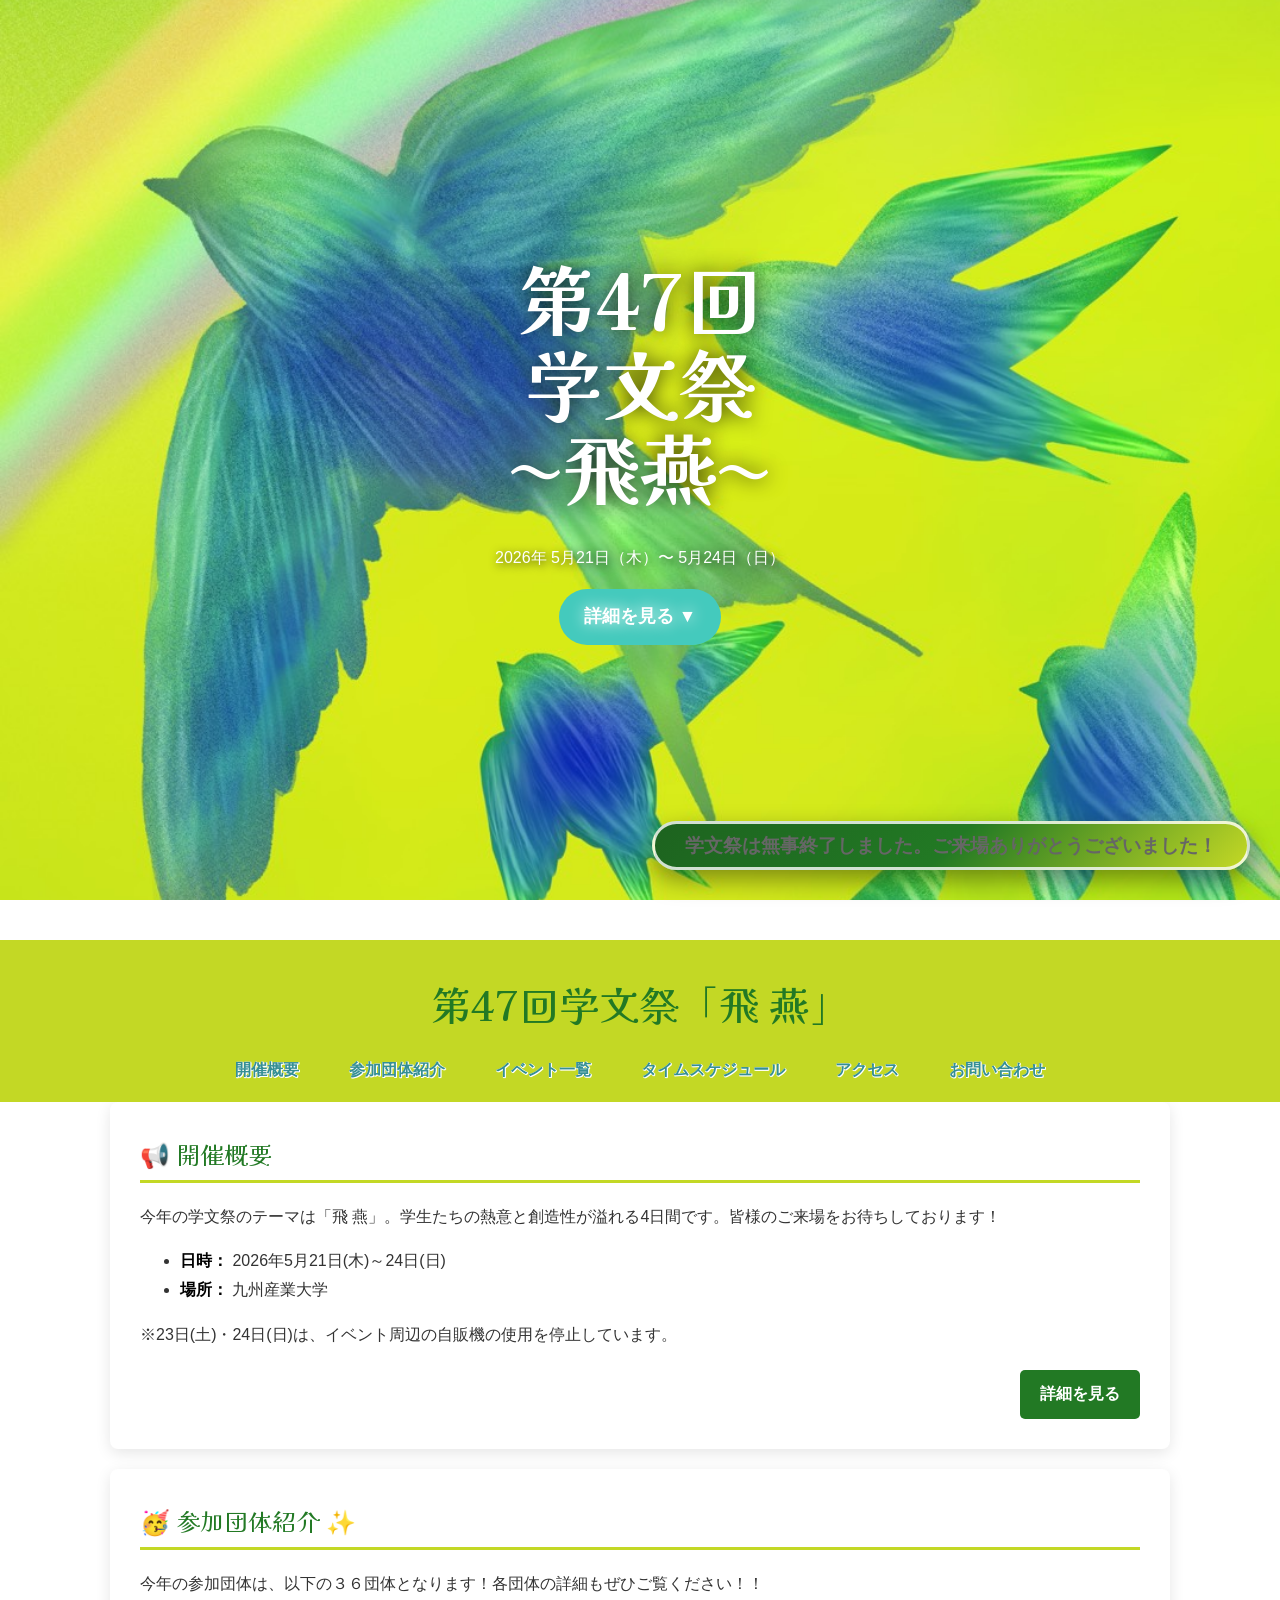
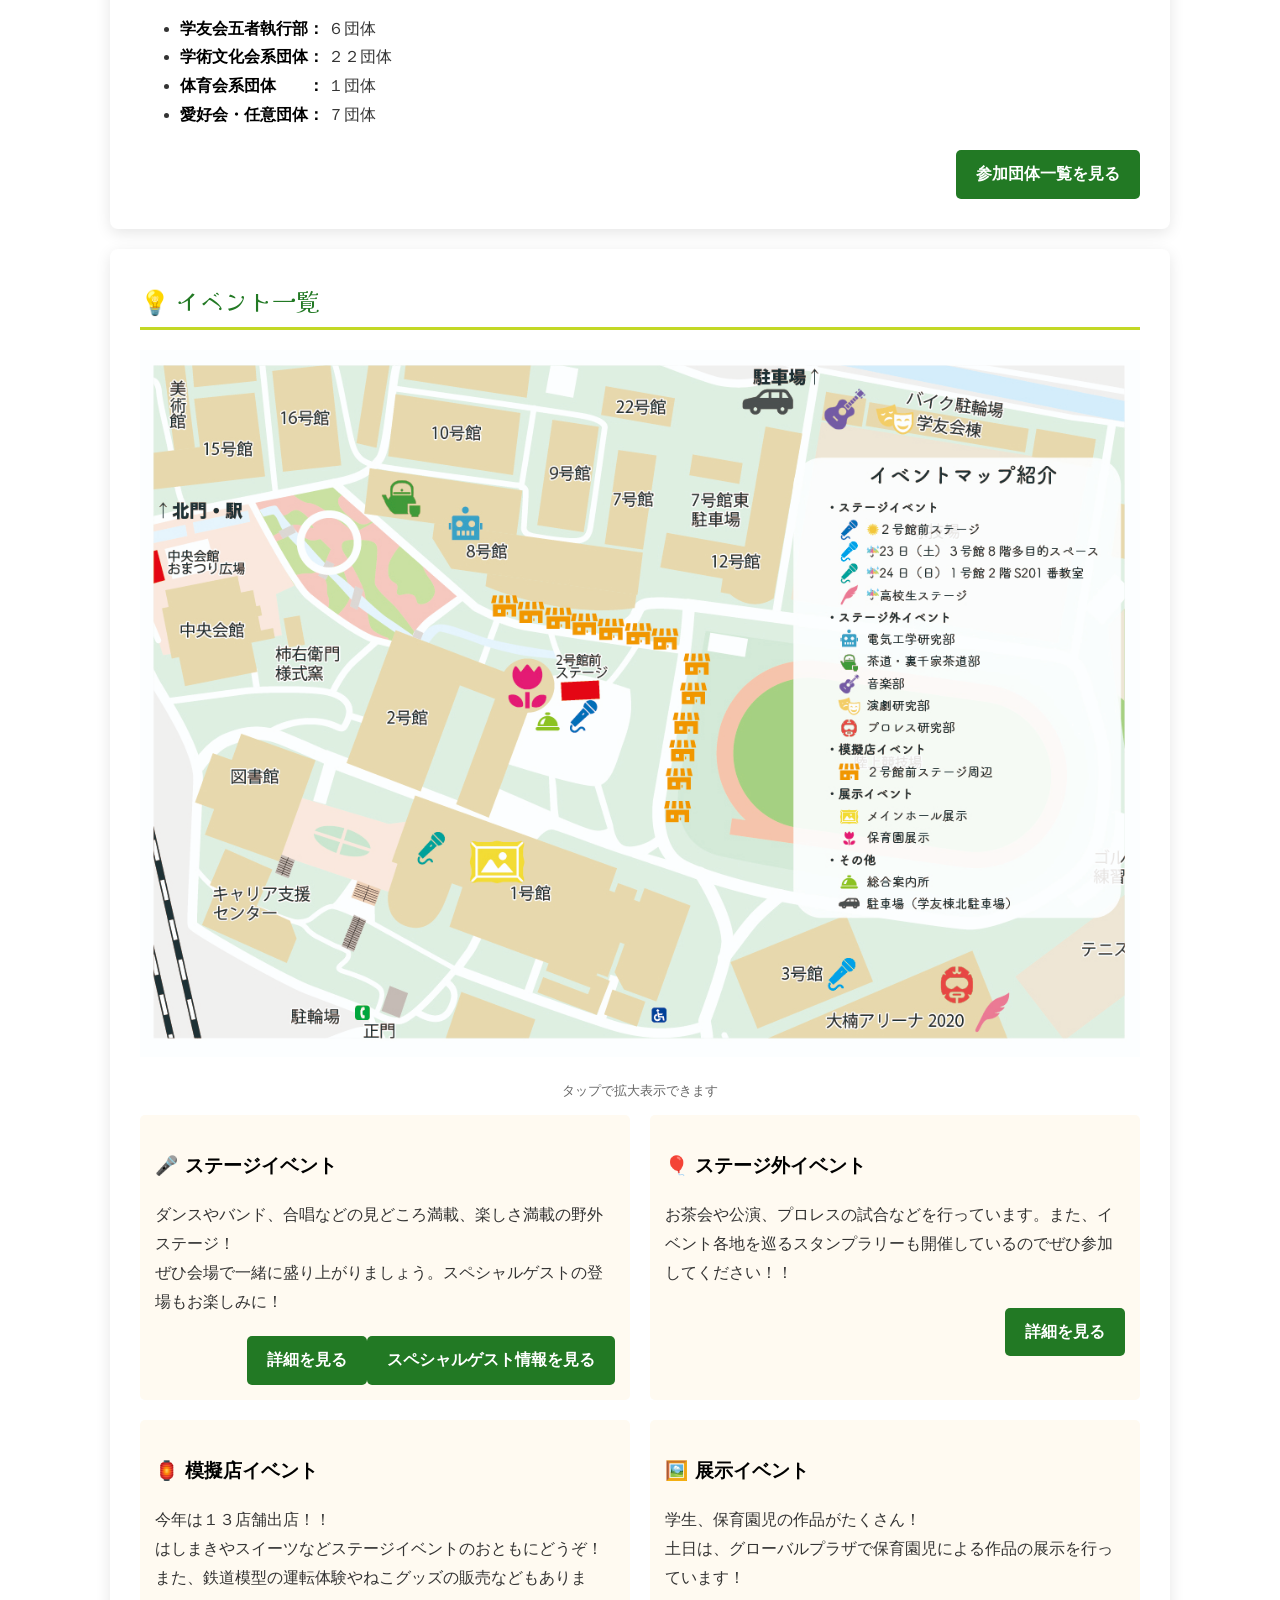
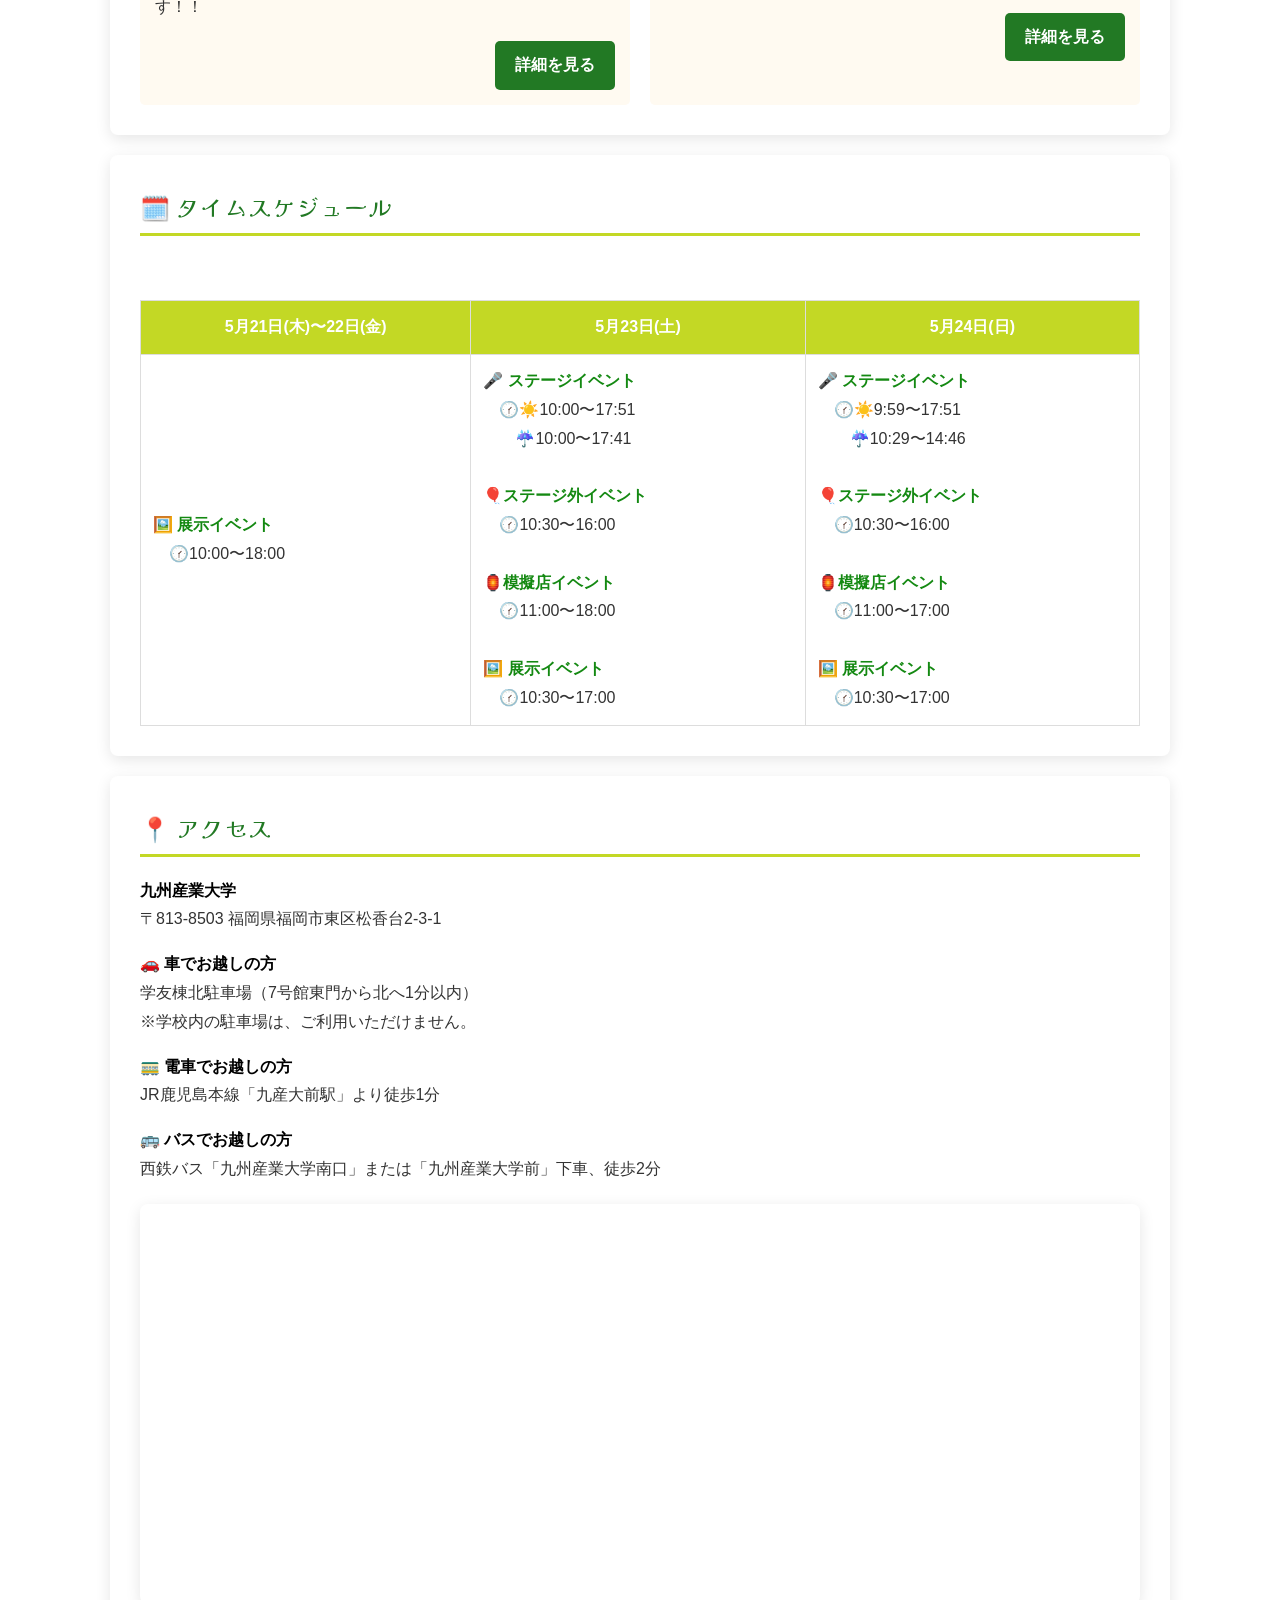
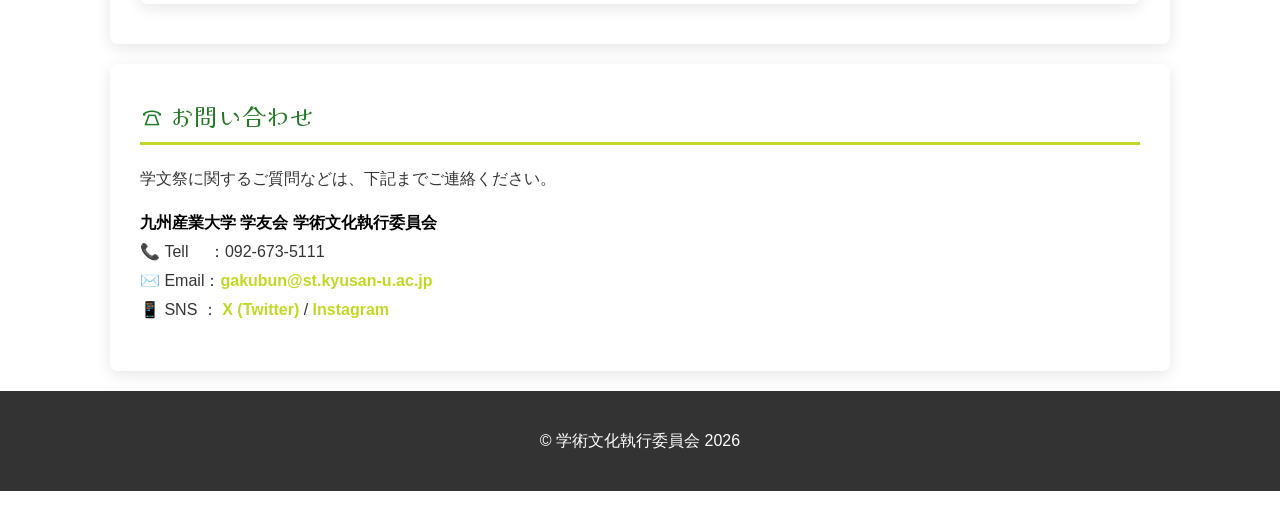
==== commit 1022f7f8: "Update index.html" ====
--- a/index.html
+++ b/index.html
@@ -125,37 +125,39 @@
         
         <section id="timetable">
             <h2>🗓️ タイムスケジュール</h2>
-            <table>
-                 <thead>
-                     <tr>
-                        <th>5月21日(木)〜22日(金)</th>
-                        <th>5月23日(土)</th>
-                        <th>5月24日(日)</th>
-                    </tr>
-                </thead>
-                <tbody>
-                    <tr>
-                        <td>
-                            <!-- 展示イベントへのリンク -->
-                            <a href="exhibition.html#schedule"><strong>🖼️ 展示イベント</strong></a><br>&emsp;🕜10:00〜18:00
-                        </td>
-                         <td>
-                            <!-- ステージ、ステージ外、模擬店への各リンク -->
-                            <a href="stage.html#schedule1"><strong>🎤 ステージイベント</strong></a><br>&emsp;🕜☀️10:00〜17:51<br>&emsp;&emsp;☔️10:00〜17:41<br><br>
-                            <a href="stageout.html#schedule"><strong>🎈ステージ外イベント</strong></a><br>&emsp;🕜10:30〜16:00<br><br>
-                            <a href="shops.html#schedule"><strong>🏮模擬店イベント</strong></a><br>&emsp;🕜11:00〜18:00<br><br>
-                            <a href="exhibition.html#schedule"><strong>🖼️ 展示イベント</strong></a><br>&emsp;🕜10:30〜17:00
-                        </td>
-                        <td>
-                            <!-- ステージイベントへのリンク -->
-                            <a href="stage.html#schedule2"><strong>🎤 ステージイベント</strong></a><br>&emsp;🕜☀️9:59〜17:51<br>&emsp;&emsp;☔️10:29〜14:46<br><br>
-                            <a href="stageout.html#schedule"><strong>🎈ステージ外イベント</strong></a><br>&emsp;🕜10:30〜16:00<br><br>
-                            <a href="shops.html#schedule"><strong>🏮模擬店イベント</strong></a><br>&emsp;🕜11:00〜17:00<br><br>
-                            <a href="exhibition.html#schedule"><strong>🖼️ 展示イベント</strong></a><br>&emsp;🕜10:30〜17:00
-                        </td>
-                    </tr>
-                </tbody>
-            </table>
+            <div class="table-wrapper">
+           　　  <table>
+                     <thead>
+                         <tr>
+                            <th>5月21日(木)〜22日(金)</th>
+                            <th>5月23日(土)</th>
+                            <th>5月24日(日)</th>
+                        </tr>
+                    </thead>
+                    <tbody>
+                        <tr>
+                            <td>
+                                <!-- 展示イベントへのリンク -->
+                                <a href="exhibition.html#schedule"><strong>🖼️ 展示イベント</strong></a><br>&emsp;🕜10:00〜18:00
+                            </td>
+                             <td>
+                                <!-- ステージ、ステージ外、模擬店への各リンク -->
+                                <a href="stage.html#schedule1"><strong>🎤 ステージイベント</strong></a><br>&emsp;🕜☀️10:00〜17:51<br>&emsp;&emsp;☔️10:00〜17:41<br><br>
+                                <a href="stageout.html#schedule"><strong>🎈ステージ外イベント</strong></a><br>&emsp;🕜10:30〜16:00<br><br>
+                                <a href="shops.html#schedule"><strong>🏮模擬店イベント</strong></a><br>&emsp;🕜11:00〜18:00<br><br>
+                                <a href="exhibition.html#schedule"><strong>🖼️ 展示イベント</strong></a><br>&emsp;🕜10:30〜17:00
+                            </td>
+                            <td>
+                                <!-- ステージイベントへのリンク -->
+                                <a href="stage.html#schedule2"><strong>🎤 ステージイベント</strong></a><br>&emsp;🕜☀️9:59〜17:51<br>&emsp;&emsp;☔️10:29〜14:46<br><br>
+                                <a href="stageout.html#schedule"><strong>🎈ステージ外イベント</strong></a><br>&emsp;🕜10:30〜16:00<br><br>
+                                <a href="shops.html#schedule"><strong>🏮模擬店イベント</strong></a><br>&emsp;🕜11:00〜17:00<br><br>
+                                <a href="exhibition.html#schedule"><strong>🖼️ 展示イベント</strong></a><br>&emsp;🕜10:30〜17:00
+                            </td>
+                        </tr>
+                    </tbody>
+                </table>
+            </div>
         </section>
         
         <section id="access">
@@ -231,6 +233,11 @@
             // 【期間中】5/21〜5/24の間
             statusWrapper.innerHTML = " <strong class='active-flash'>✨ 学文祭 本日開催中！ ✨</strong> ";
             statusWrapper.style.color = "#227924"; // 開催中は緑色にするなどの演出
+            
+            // --- ★ここを追加：スマホでも確実に真ん中寄せにする ---
+            statusWrapper.style.textAlign = "center";
+            statusWrapper.style.width = "100%;"
+            statusWrapper.style.whiteSpace = "nowrap";
         }  
         else {
             // 【終了後】5/25以降
--- a/style.css
+++ b/style.css
@@ -164,8 +164,23 @@
 
 .active-flash {
     display: inline-block;
-    /* アニメーション名を「shine」に統一 */
-    animation: shine 1.5s infinite alternate ease-in-out; 
+
+    /* --- ★ここを追加：自分自身を中央に配置する --- */
+    margin: 0 auto;
+    text-align: center;
+    
+    /* 1. 絶対に改行させない */
+    white-space: nowrap; 
+    
+    /* 2. スマホの横幅に合わせて文字サイズを流動的にする */
+    /* clamp(最小サイズ, 推奨サイズ(画面幅の7%), 最大サイズ) */
+    font-size: clamp(1.3rem, 7vw, 2.5rem); 
+    
+    /* 3. 親要素からはみ出さないための保険 */
+    max-width: 100%;
+    
+    /* アニメーションもここに統合 */
+    animation: shine 1.5s infinite alternate ease-in-out;
 }
 
 /* --- 3. 全体設定とコンテンツセクション --- */
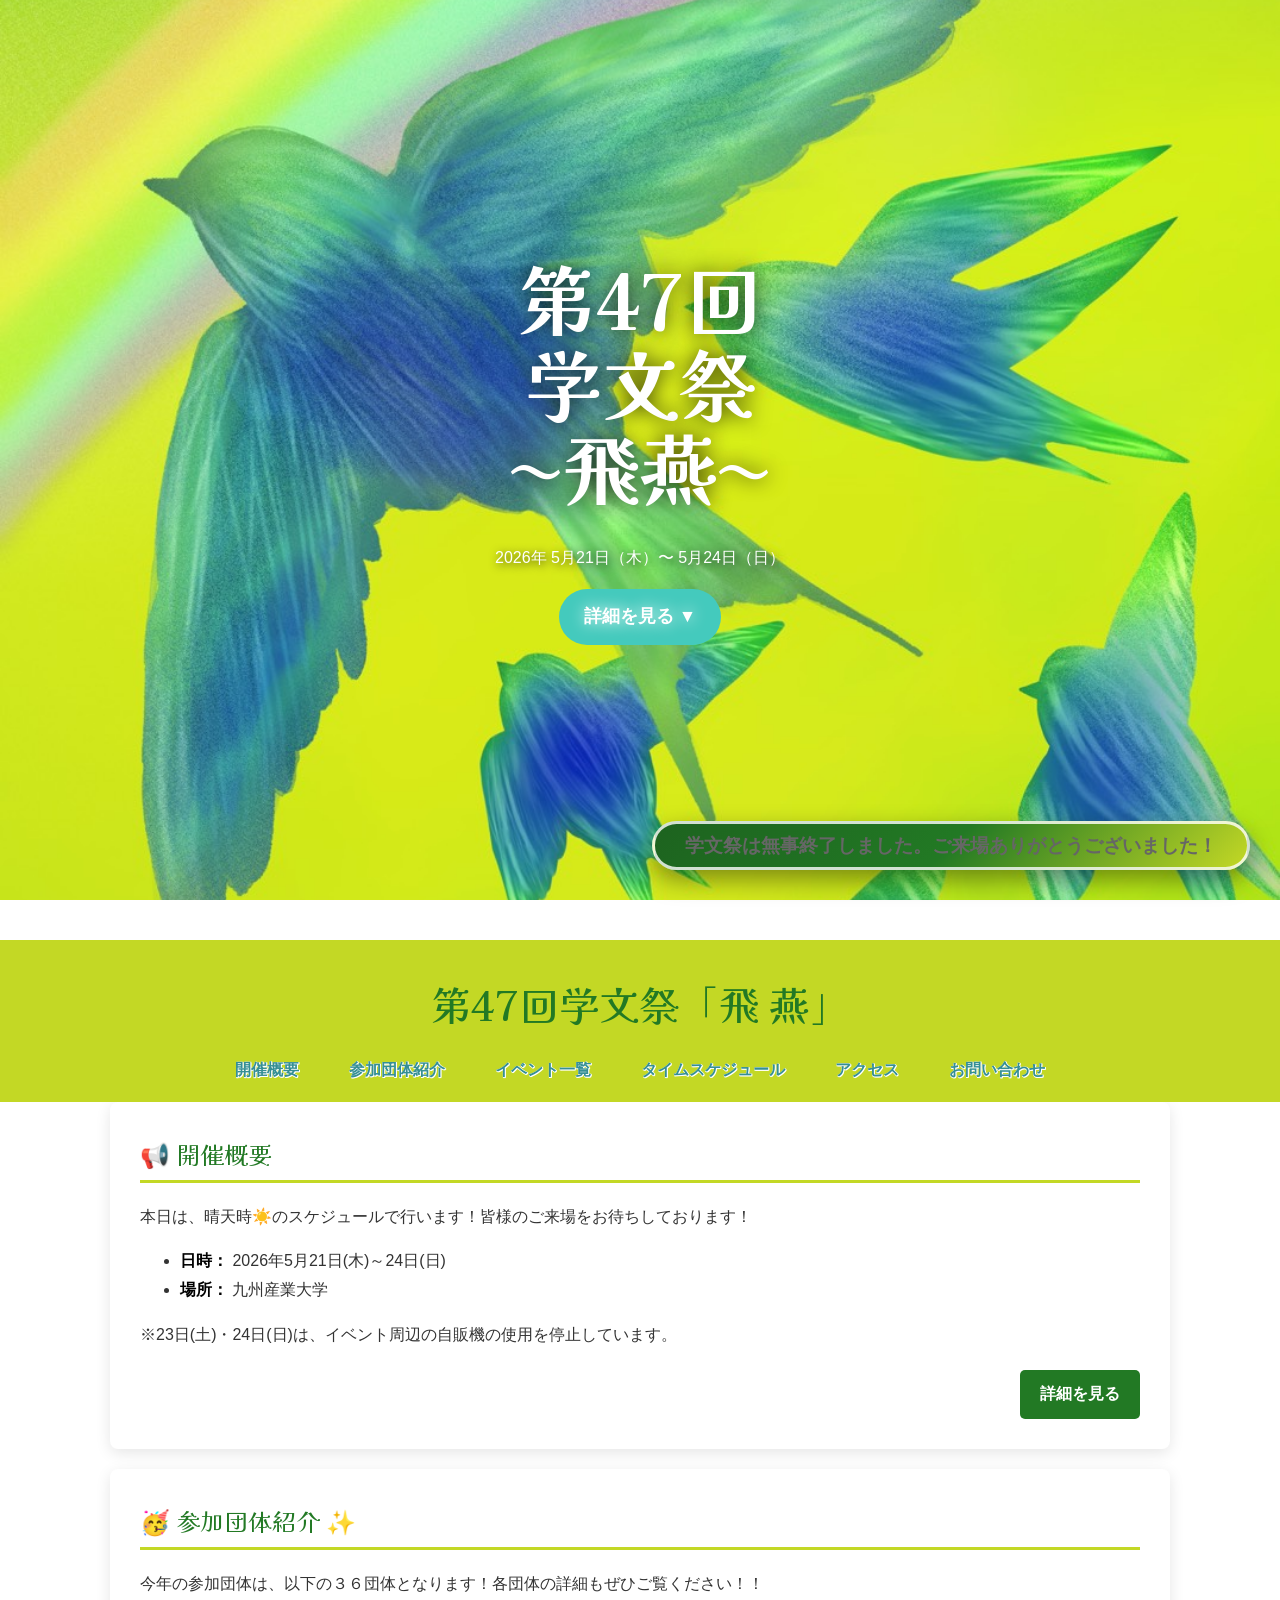
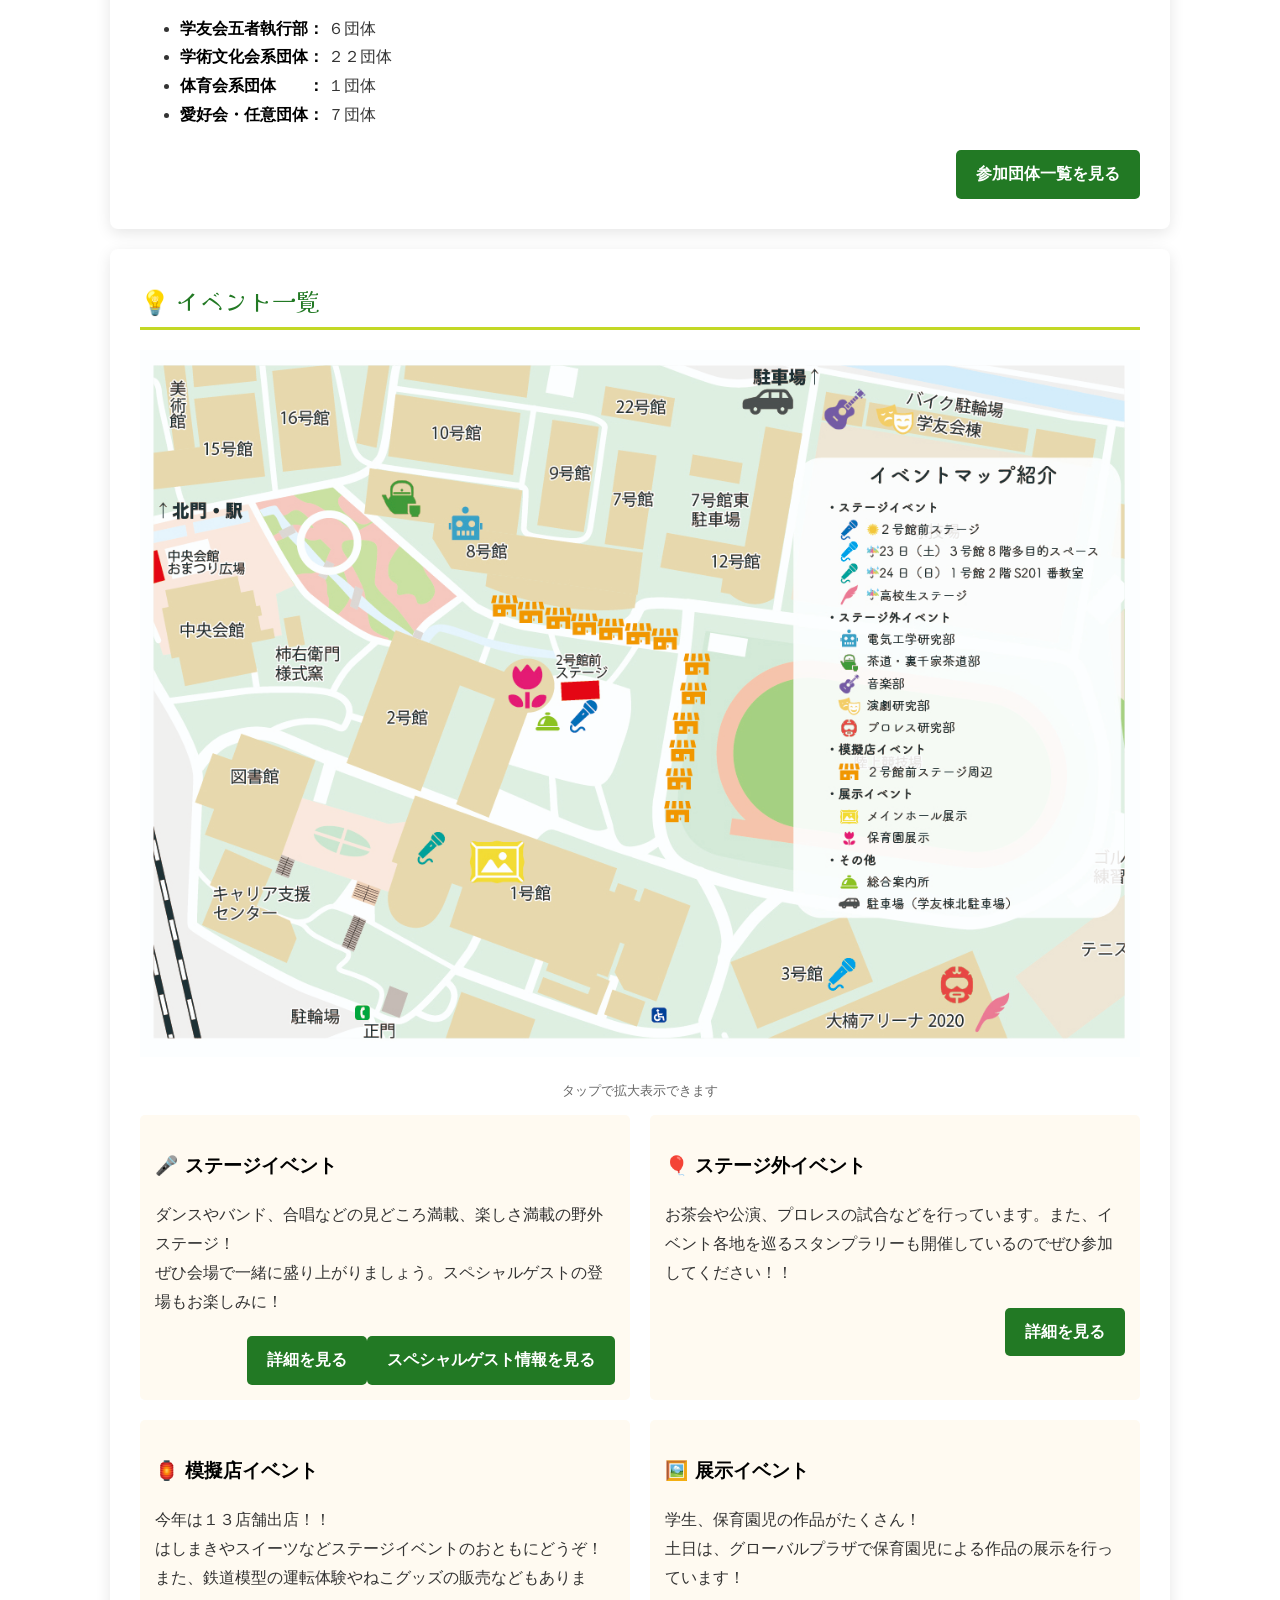
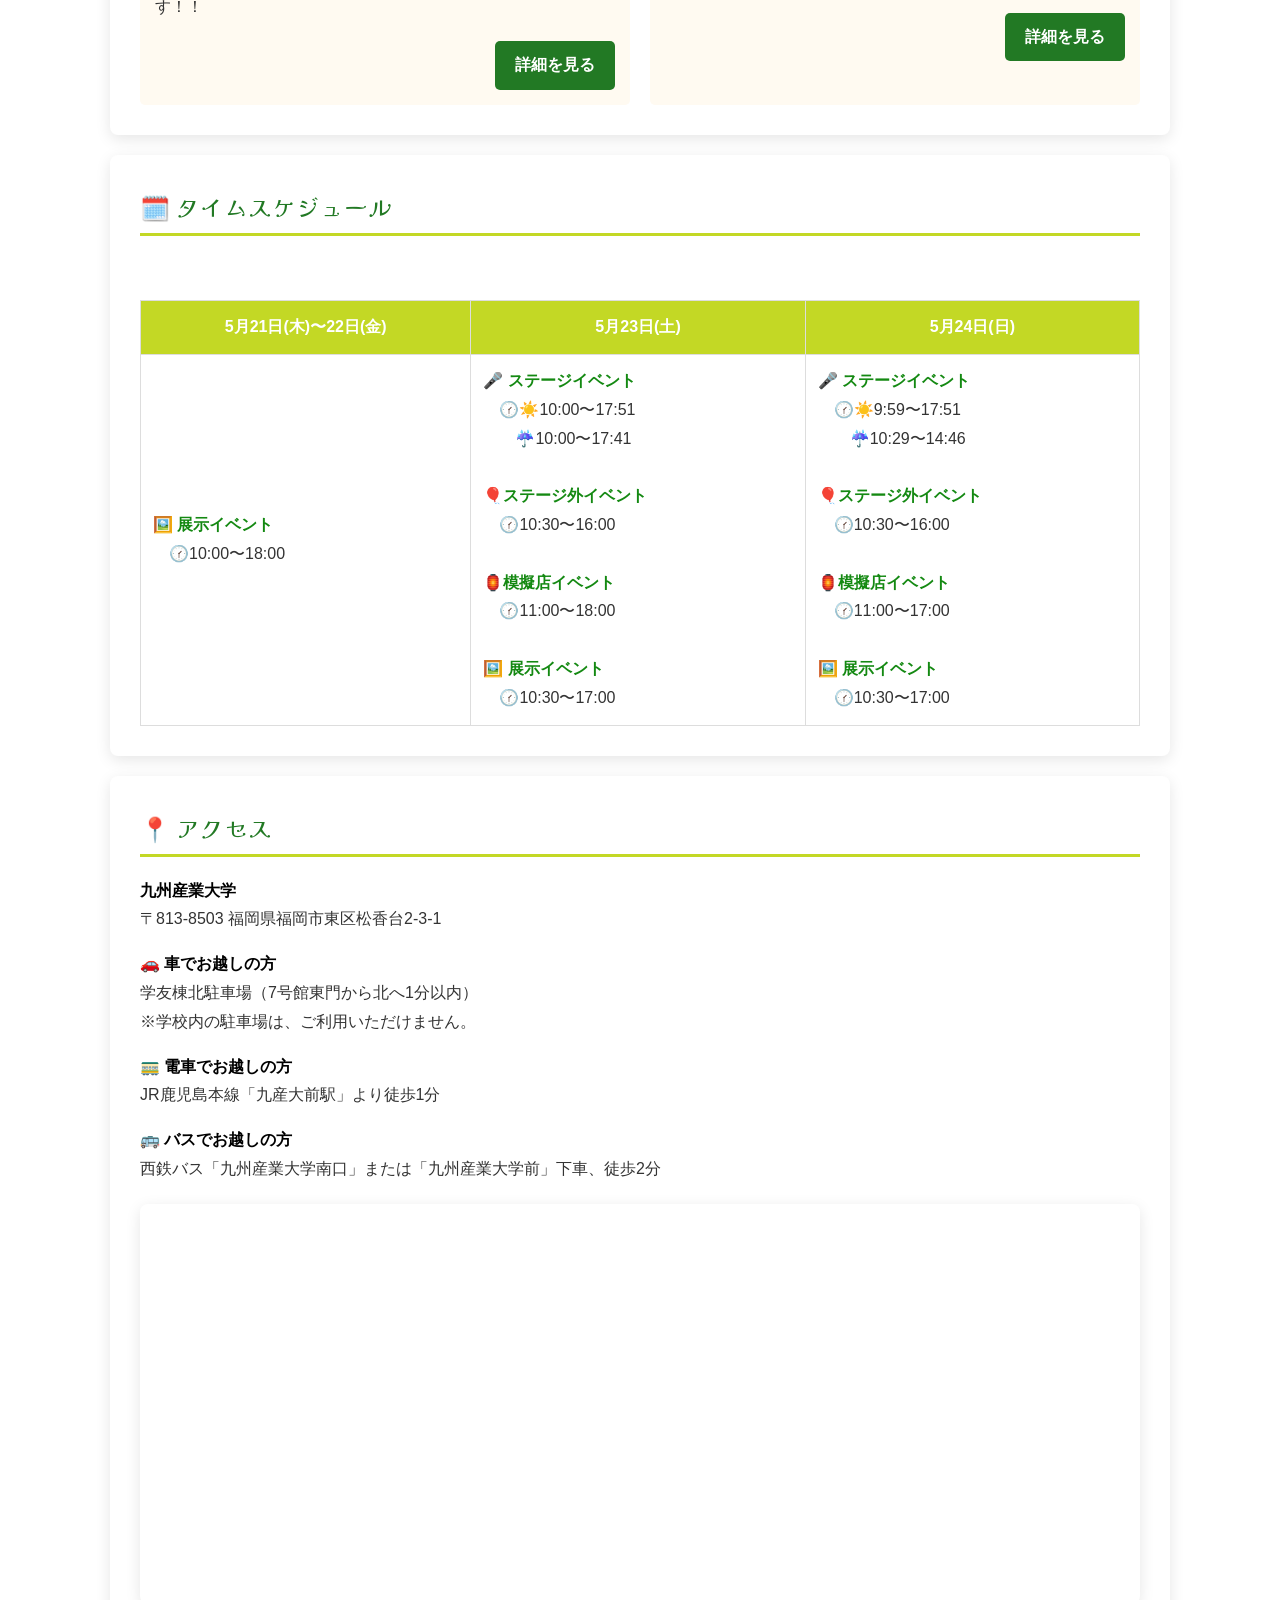
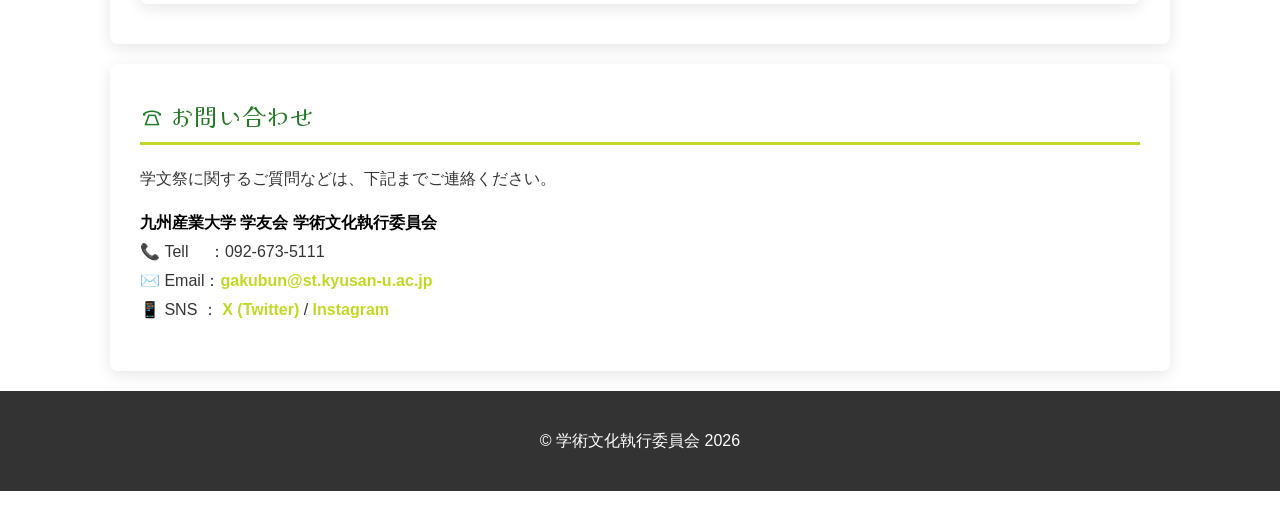
==== commit ac26fcba: "Update index.html" ====
--- a/index.html
+++ b/index.html
@@ -54,7 +54,7 @@
 
         <section id="about">
             <h2>📢 開催概要</h2>
-            <p>今年の学文祭のテーマは「飛 燕」。学生たちの熱意と創造性が溢れる4日間です。皆様のご来場をお待ちしております！</p>
+            <p>本日は、晴天時☀️のスケジュールで行います！皆様のご来場をお待ちしております！</p>
             <ul>
                 <li><strong>日時：</strong> 2026年5月21日(木)～24日(日) </li>
                 <li><strong>場所：</strong> 九州産業大学 </li>
--- a/style.css
+++ b/style.css
@@ -373,6 +373,18 @@
         max-width: none;
 }
 
+.table-wrapper {
+    overflow-x: visible; /* 横スクロールをオフに */
+}
+    
+#timetable table {
+    min-width: auto;    /* PCの画面幅に綺麗に収める */
+}
+    
+#timetable::after {
+    display: none;      /* PCではスクロールの案内文を消す */
+}
+
 /* モバイル対応 (レスポンシブデザイン) */
 /* --- スマホ版のタイトルサイズ調整 --- */
 @media (max-width: 600px) {
@@ -432,4 +444,38 @@
     #countdown-days {
         font-size: 2.2rem;
     }
-}
+    .table-wrapper {
+        width: 100%;
+        overflow-x: auto;                  /* 横方向のはみ出しをスクロール可能にする */
+        -webkit-overflow-scrolling: touch;         /* iOS（iPhone）で滑らかにスクロールさせる */
+        margin-bottom: 15px;
+        border-radius: 8px;                /* テーブルの角を少し丸めて綺麗に見せる（任意） */
+    }
+    
+    #timetable table {
+    /* ★重要：3つの曜日（3列）がスマホの狭い画面でも潰れないよう、全体の最小幅を確保 */
+        min-width: 750px; 
+        width: 100%;
+        border-collapse: collapse;
+    }
+    /* スクロールバーの見た目をオシャレにする（学祭カラーの緑） */
+    .table-wrapper::-webkit-scrollbar {
+        height: 6px;
+    }
+    .table-wrapper::-webkit-scrollbar-thumb {
+        background: #227924; 
+        border-radius: 10px;
+    }
+    .table-wrapper::-webkit-scrollbar-track {
+        background: #f1f1f1;
+    }
+    /* スマホの時だけ「横スクロールできます」のガイドを出す（親切設計） */
+    #timetable::after {
+        content: "← 左右にスクロールして全日程を確認できます →";
+        display: block;
+        font-size: 0.75rem;
+        color: #888;
+        text-align: center;
+        margin-top: 10px;
+    }
+}
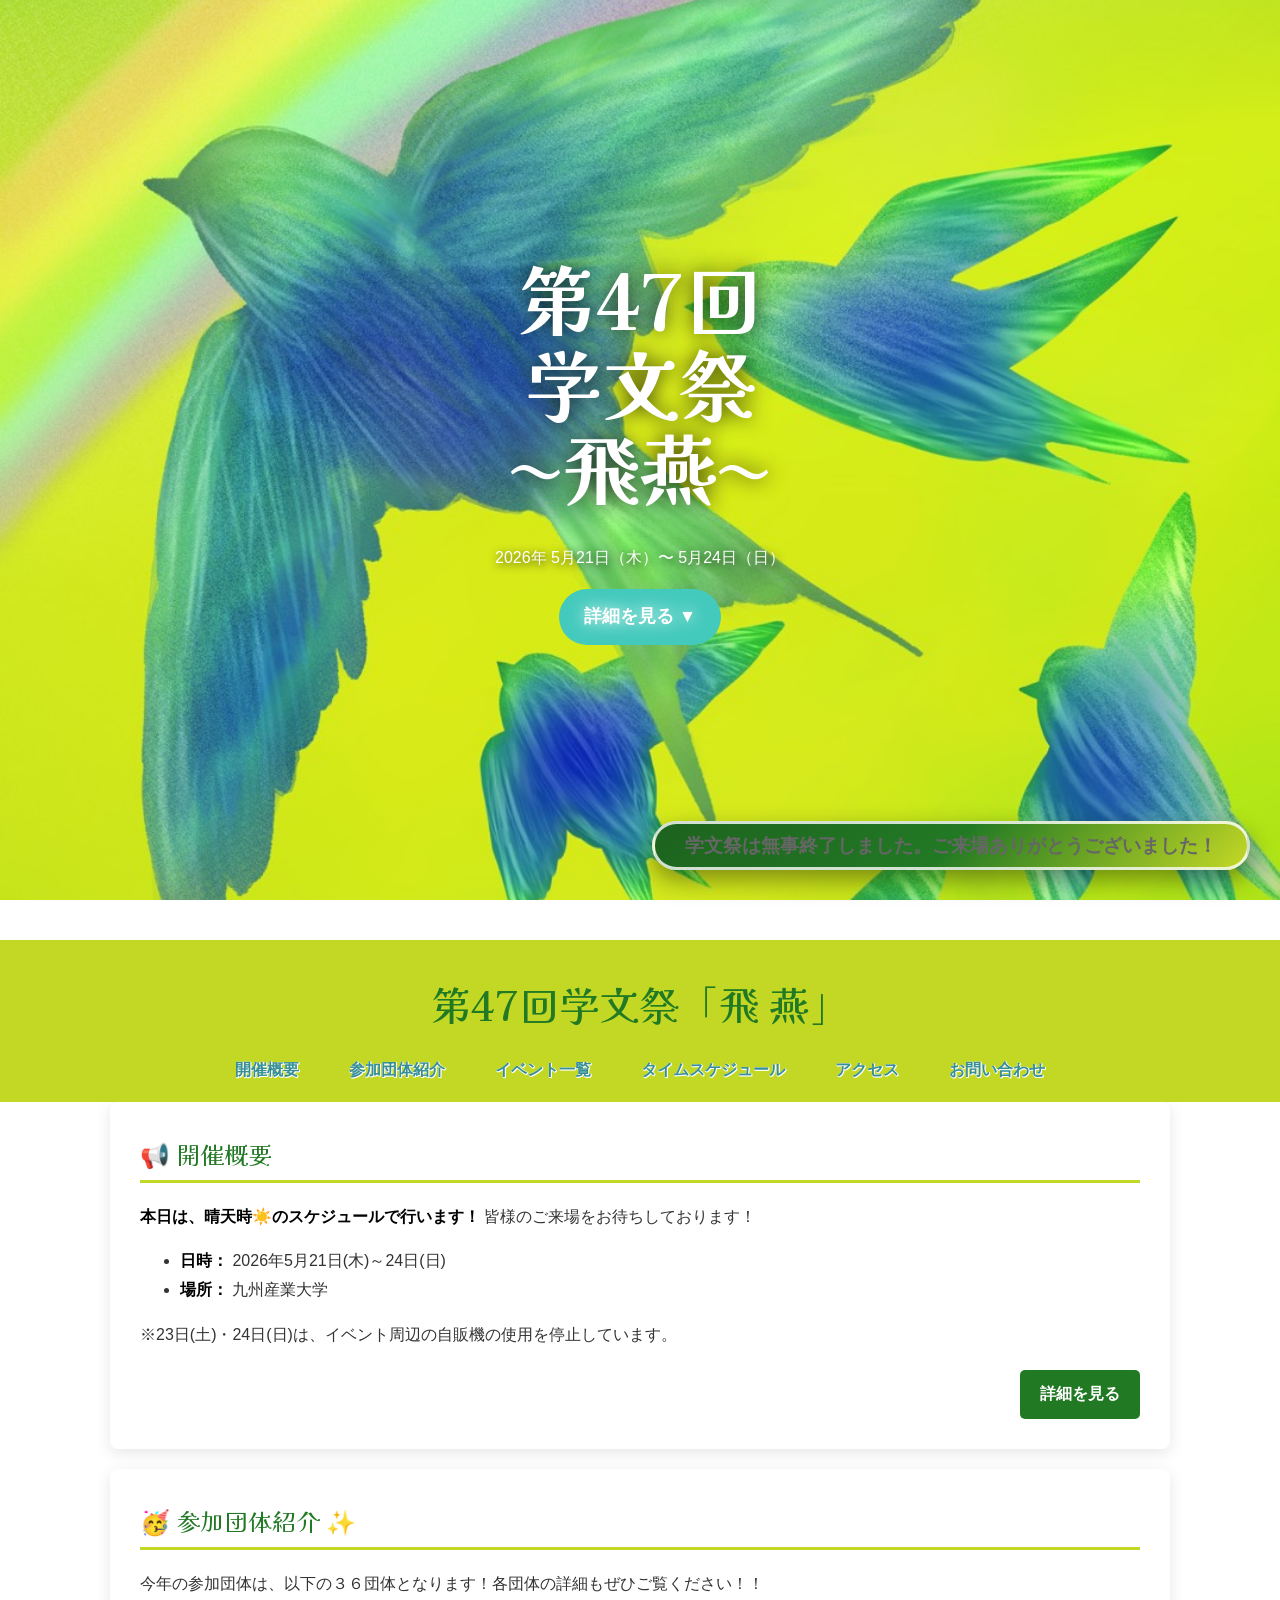
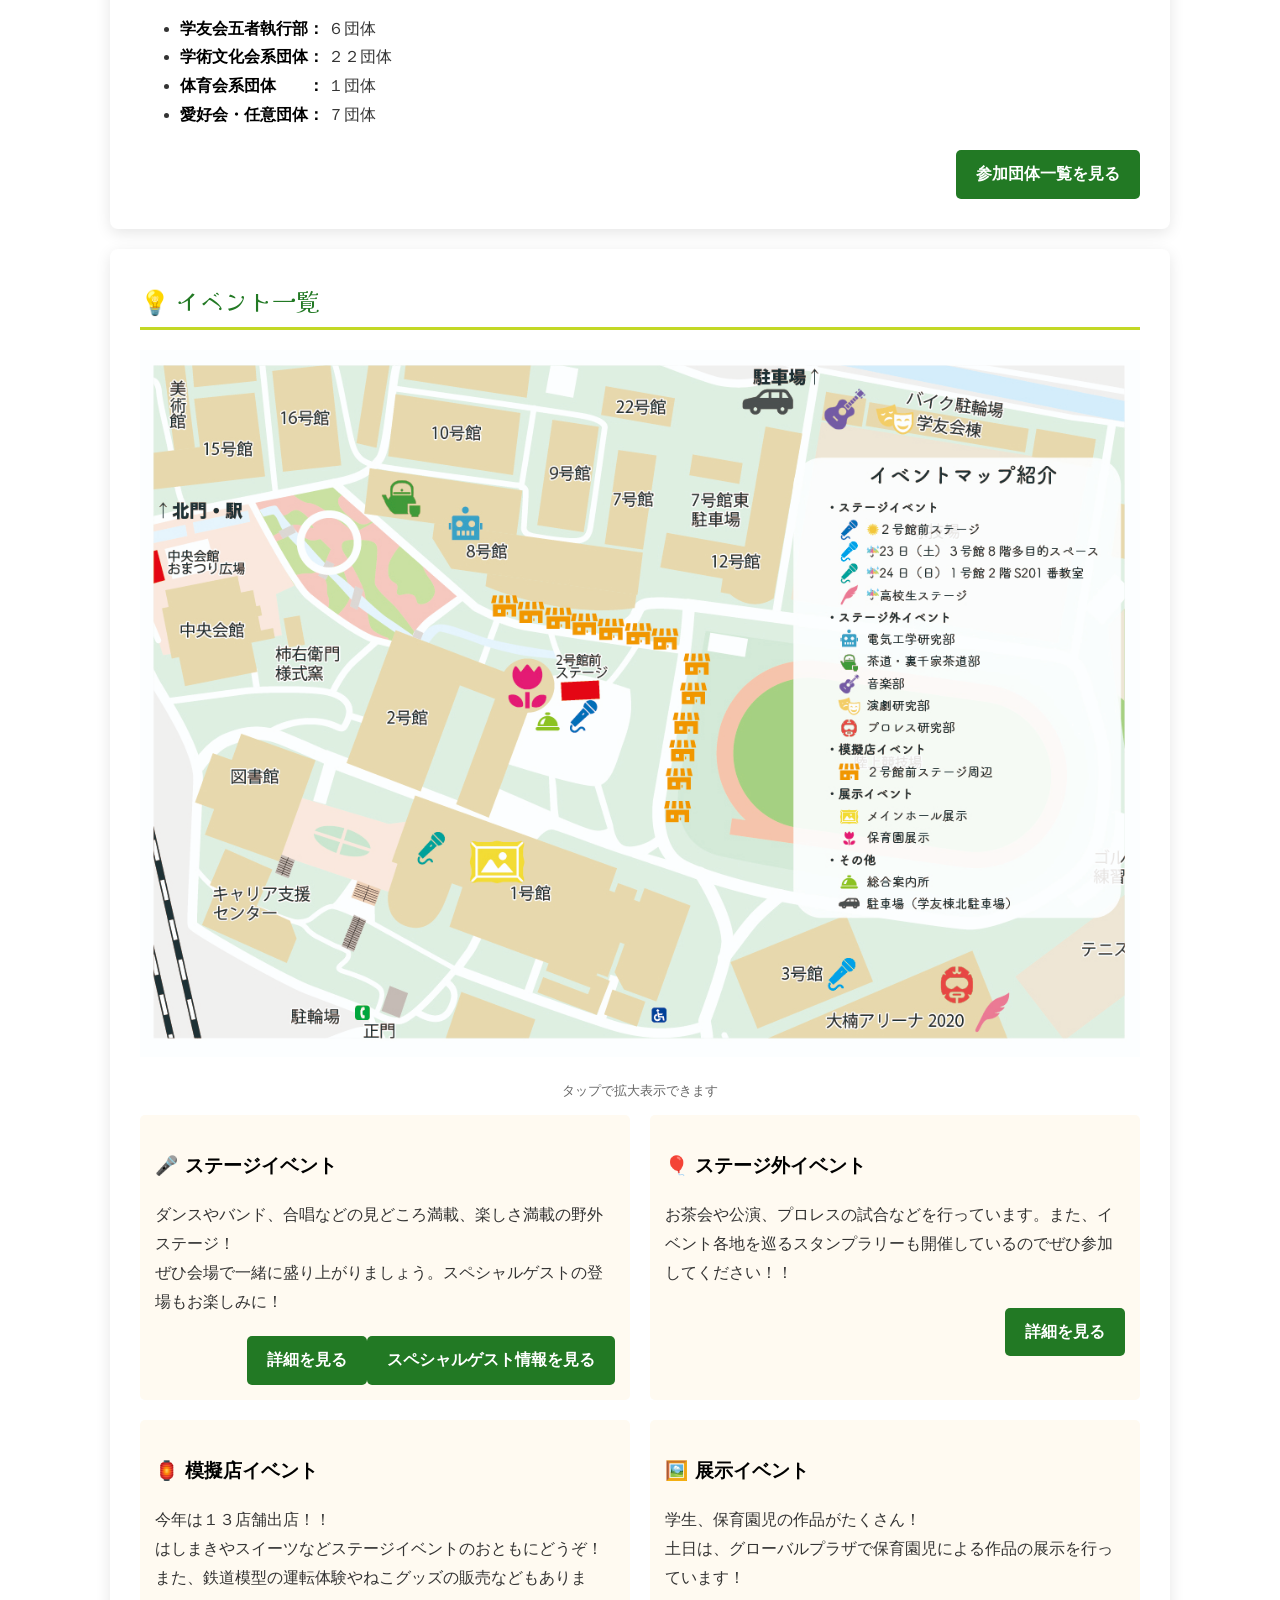
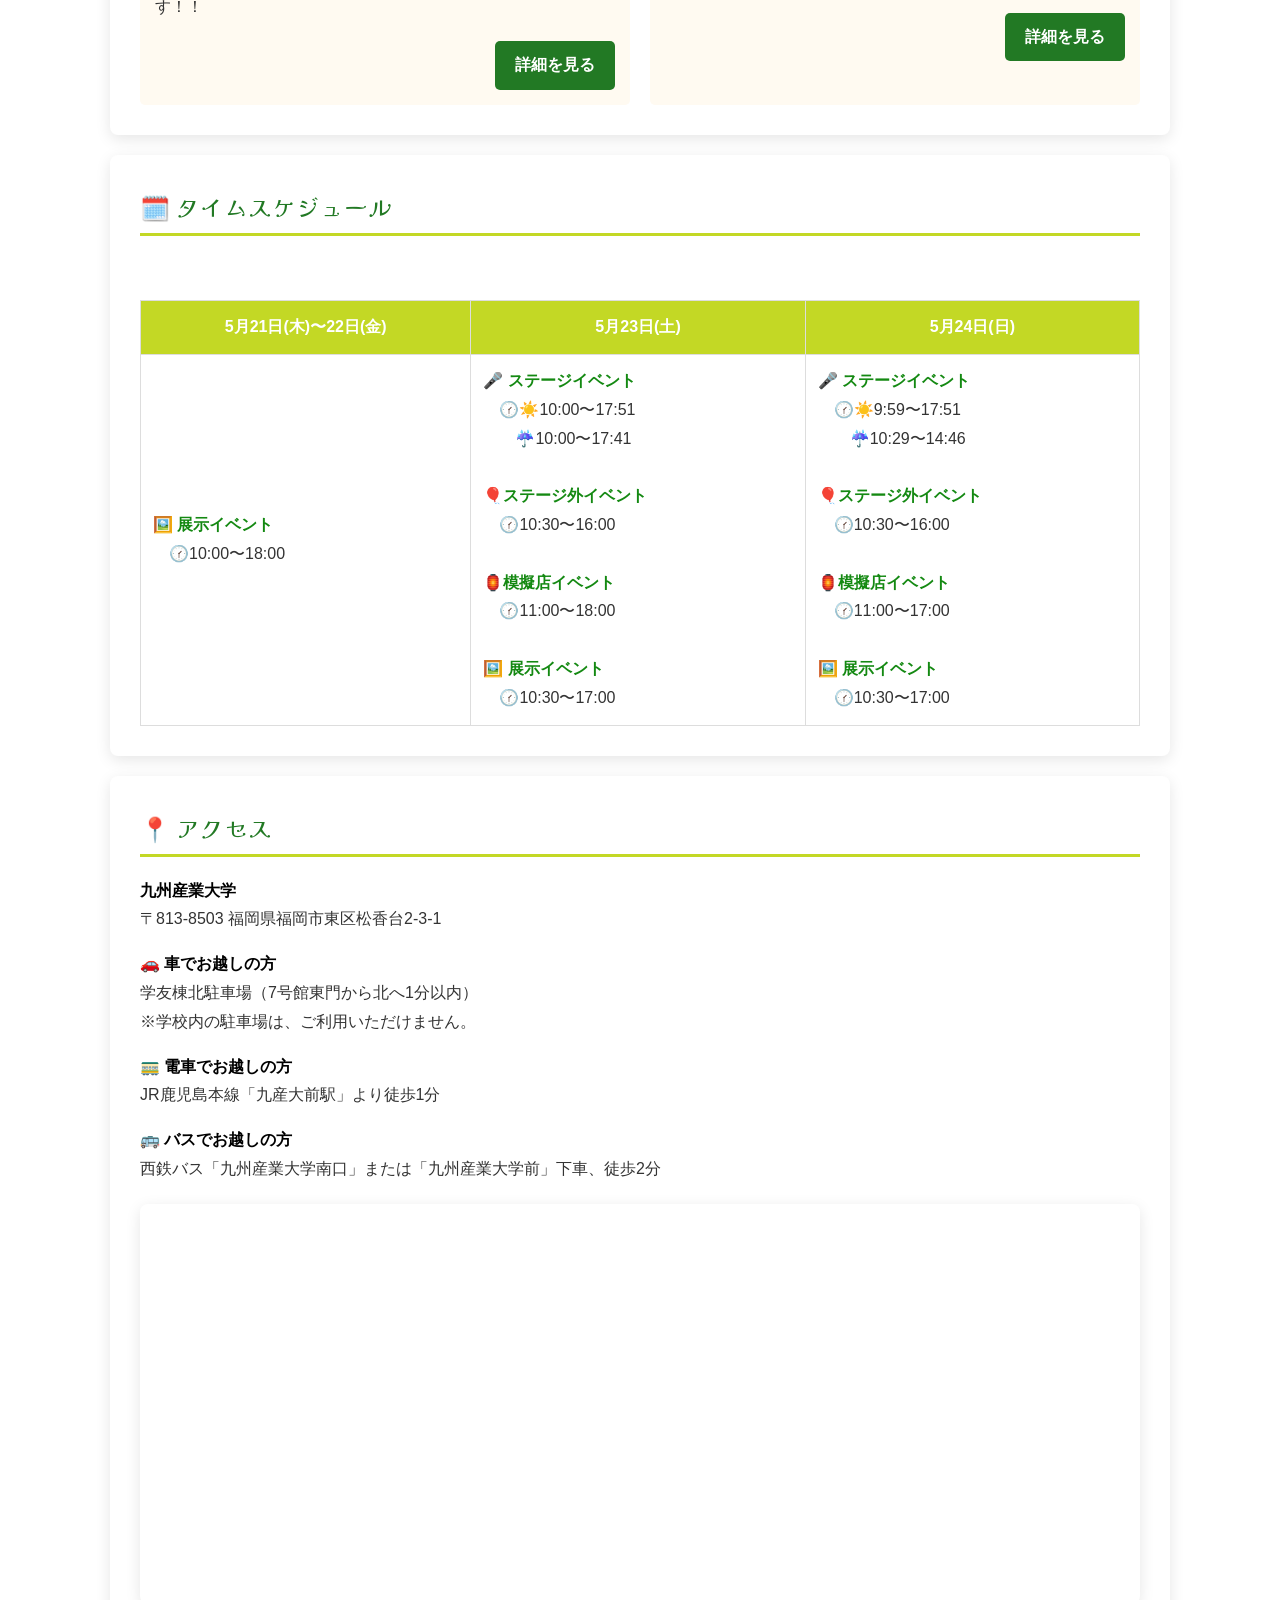
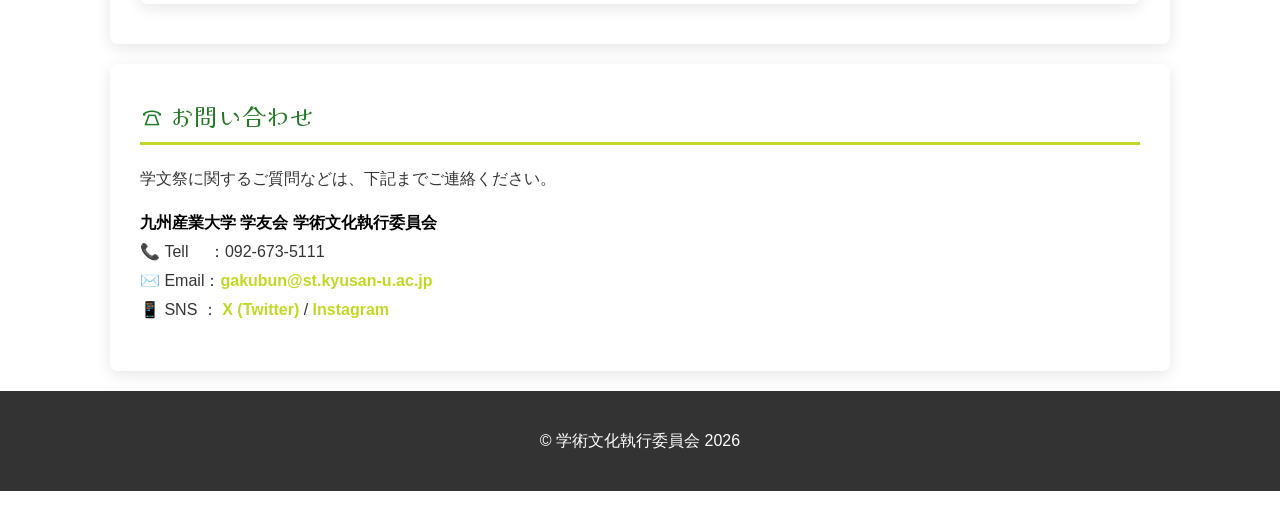
==== commit b36d1e95: "Update index.html" ====
--- a/index.html
+++ b/index.html
@@ -54,7 +54,7 @@
 
         <section id="about">
             <h2>📢 開催概要</h2>
-            <p>本日は、晴天時☀️のスケジュールで行います！皆様のご来場をお待ちしております！</p>
+            <p> <strong>本日は、晴天時☀️のスケジュールで行います！</strong> 皆様のご来場をお待ちしております！</p>
             <ul>
                 <li><strong>日時：</strong> 2026年5月21日(木)～24日(日) </li>
                 <li><strong>場所：</strong> 九州産業大学 </li>
